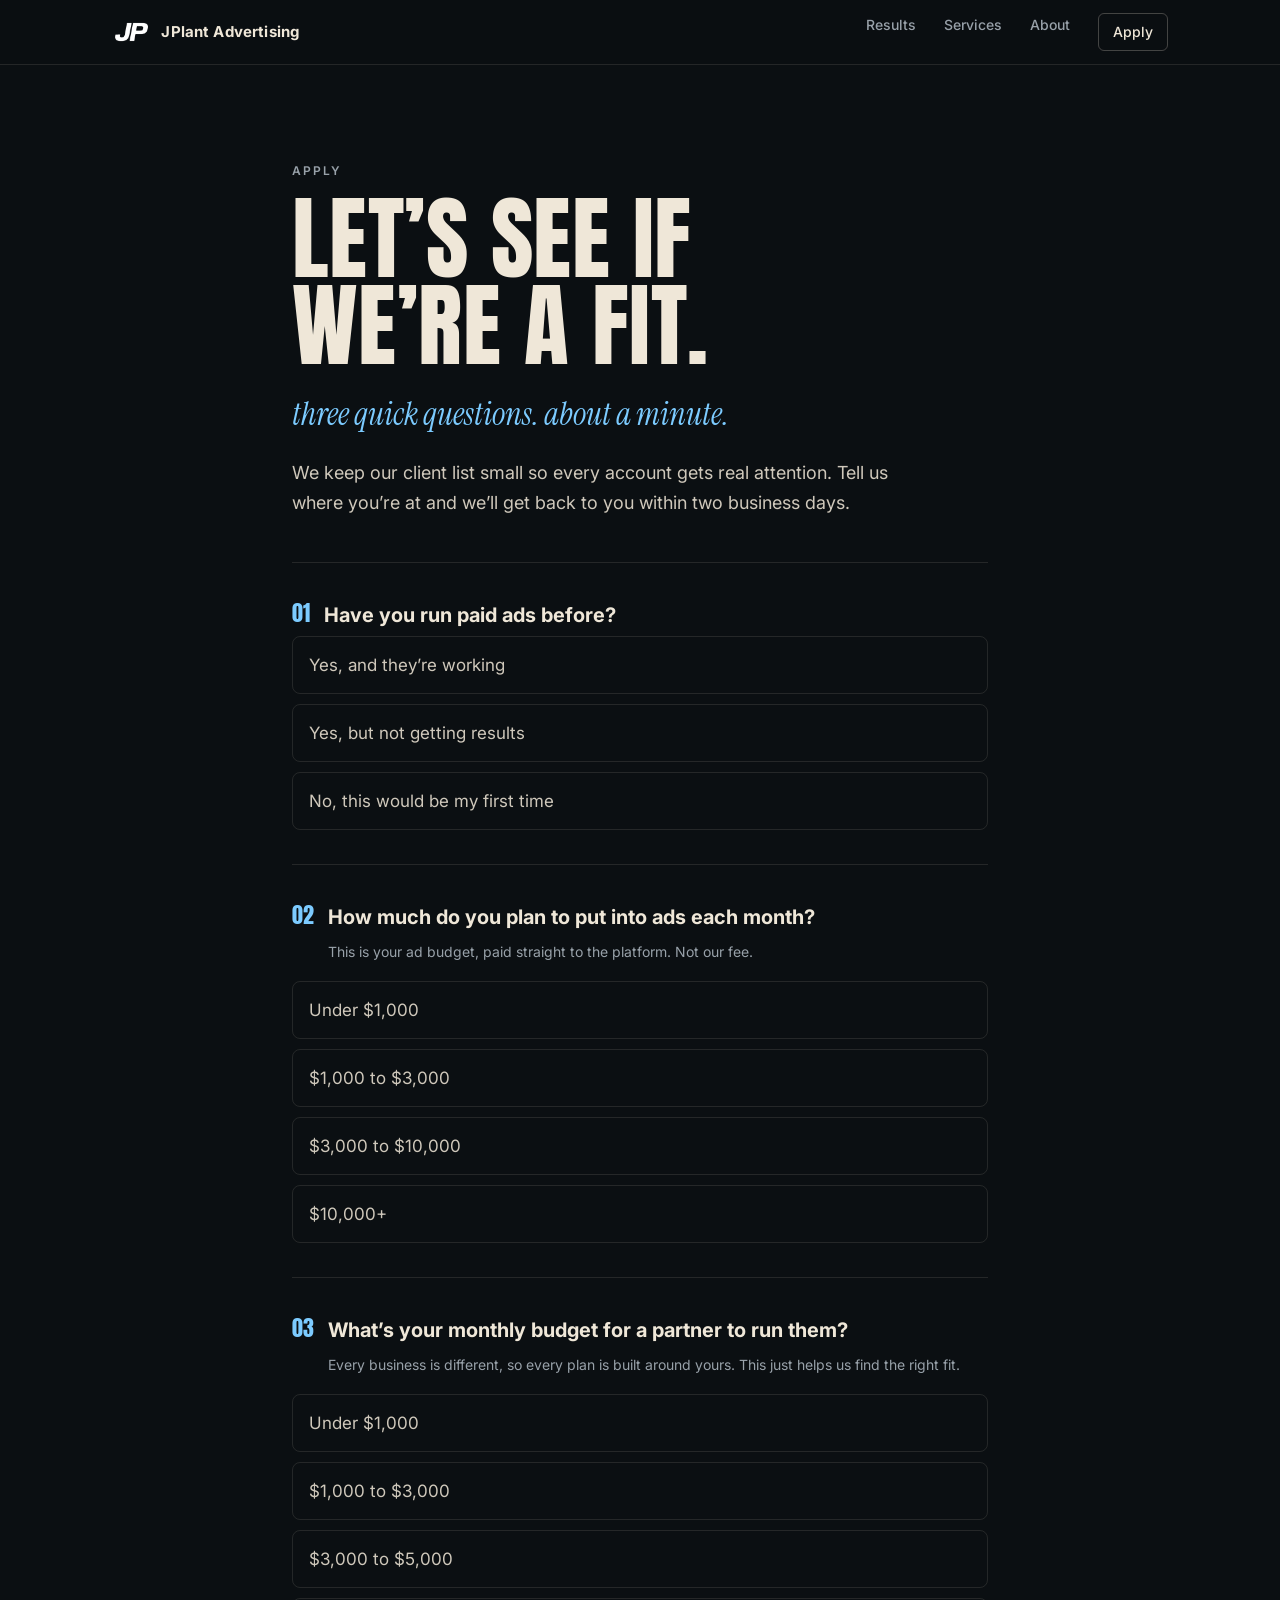
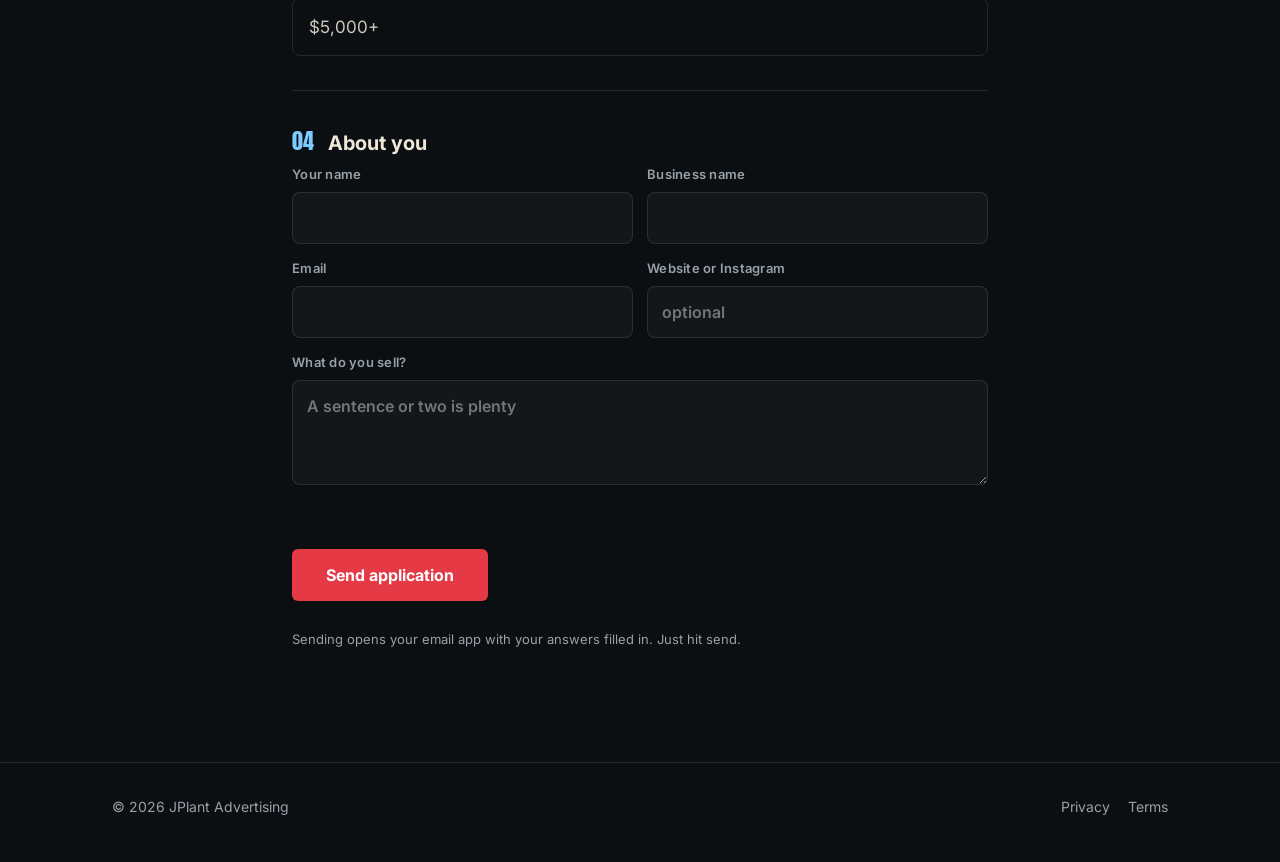
==== apply/index.html @ 6e69830d "Hardening: security policy, share previews, sitemap, stronger terms and privacy" ====
<!doctype html><html lang="en"><head><meta charset="utf-8"><meta http-equiv="Content-Security-Policy" content="default-src 'self'; script-src 'self'; style-src 'self'; img-src 'self' data:; font-src 'self'; connect-src 'self'; form-action 'self' mailto:; base-uri 'self'; object-src 'none'; upgrade-insecure-requests"><meta name="referrer" content="strict-origin-when-cross-origin"><meta name="facebook-domain-verification" content="vubamt81bxkn15qtvo4wtvx6li7fex" /><link rel="icon" href="/favicon.svg" type="image/svg+xml"><link rel="icon" href="/favicon.ico" sizes="32x32"><link rel="apple-touch-icon" href="/img/icons/apple-touch-icon.png"><meta name="theme-color" content="#0B0F12"><meta name="viewport" content="width=device-width,initial-scale=1"><link rel="preload" href="/fonts/Anton-Regular.ttf" as="font" type="font/ttf" crossorigin><link rel="stylesheet" href="/style.css?v=11"><title>Apply | JPlant Advertising</title><meta name="description" content="Apply to work with JPlant Advertising."><link rel="canonical" href="https://jplantadvertising.com/apply/"><meta property="og:type" content="website"><meta property="og:site_name" content="JPlant Advertising"><meta property="og:title" content="Apply | JPlant Advertising"><meta property="og:description" content="Apply to work with JPlant Advertising. Three quick questions."><meta property="og:url" content="https://jplantadvertising.com/apply/"><meta property="og:image" content="https://jplantadvertising.com/img/og.png"><meta property="og:image:width" content="1200"><meta property="og:image:height" content="630"><meta name="twitter:card" content="summary_large_image"><meta name="twitter:image" content="https://jplantadvertising.com/img/og.png"></head><body>
<header class="top"><div class="wrap"><a class="brand" href="/"><img src="/img/logos/jplant-advertising.png" alt="JP"><span>JPlant Advertising</span></a><nav><a href="/#results">Results</a><a href="/#services">Services</a><a href="/#about">About</a><a href="/apply/" class="nav-cta">Apply</a></nav></div></header>
<main class="apply"><div class="wrap narrow">
<div class="kicker">Apply</div>
<h1 class="display">Let&#8217;s see if<br>we&#8217;re a fit.</h1>
<p class="serif">three quick questions. about a minute.</p>
<p class="lede">We keep our client list small so every account gets real attention. Tell us where you&#8217;re at and we&#8217;ll get back to you within two business days.</p>

<form id="apply" novalidate>
<fieldset><legend><span class="qn">01</span>Have you run paid ads before?</legend>
<div class="opts"><label class="opt"><input type="radio" name="experience" value="Yes, and they&#8217;re working" required><span>Yes, and they&#8217;re working</span></label><label class="opt"><input type="radio" name="experience" value="Yes, but not getting results" required><span>Yes, but not getting results</span></label><label class="opt"><input type="radio" name="experience" value="No, this would be my first time" required><span>No, this would be my first time</span></label></div></fieldset>

<fieldset><legend><span class="qn">02</span>How much do you plan to put into ads each month?</legend>
<p class="hint">This is your ad budget, paid straight to the platform. Not our fee.</p>
<div class="opts"><label class="opt"><input type="radio" name="ad_budget" value="Under $1,000" required><span>Under $1,000</span></label><label class="opt"><input type="radio" name="ad_budget" value="$1,000 to $3,000" required><span>$1,000 to $3,000</span></label><label class="opt"><input type="radio" name="ad_budget" value="$3,000 to $10,000" required><span>$3,000 to $10,000</span></label><label class="opt"><input type="radio" name="ad_budget" value="$10,000+" required><span>$10,000+</span></label></div></fieldset>

<fieldset><legend><span class="qn">03</span>What&#8217;s your monthly budget for a partner to run them?</legend>
<p class="hint">Every business is different, so every plan is built around yours. This just helps us find the right fit.</p>
<div class="opts"><label class="opt"><input type="radio" name="mgmt_budget" value="Under $1,000" required><span>Under $1,000</span></label><label class="opt"><input type="radio" name="mgmt_budget" value="$1,000 to $3,000" required><span>$1,000 to $3,000</span></label><label class="opt"><input type="radio" name="mgmt_budget" value="$3,000 to $5,000" required><span>$3,000 to $5,000</span></label><label class="opt"><input type="radio" name="mgmt_budget" value="$5,000+" required><span>$5,000+</span></label></div></fieldset>

<fieldset><legend><span class="qn">04</span>About you</legend>
<div class="fields">
<label>Your name<input name="name" required autocomplete="name"></label>
<label>Business name<input name="business" required autocomplete="organization"></label>
<label>Email<input name="email" type="email" required autocomplete="email"></label>
<label>Website or Instagram<input name="link" placeholder="optional"></label>
<label class="wide">What do you sell?<textarea name="sell" rows="3" placeholder="A sentence or two is plenty"></textarea></label>
</div></fieldset>

<p class="error" id="err" hidden>Please answer every question and fill in your name, business and email.</p>
<button class="btn big-btn" type="submit">Send application</button>
<p class="fineprint">Sending opens your email app with your answers filled in. Just hit send.</p>
</form>

<div id="done" class="done" hidden><h2 class="display">Almost done.</h2><p>Your email app should have opened with your application. Hit send and we&#8217;ll be in touch within two business days.</p><p class="fineprint">Didn&#8217;t open? Email your answers to <a href="mailto:jplantroas@gmail.com">jplantroas@gmail.com</a>.</p></div>
</div></main>
<footer><div class="wrap"><div>&copy; 2026 JPlant Advertising</div><div><a href="/privacy/">Privacy</a><a href="/terms/">Terms</a></div></div></footer>
<script src="/js/apply.js" defer></script>
</body></html>
---- style.css ----
/* JPlant Advertising. Brand: Ink/Bone base, Anton headlines (uppercase), Instrument Serif
   italic one-liners (lowercase), Inter body. Green = money/results only. Gold = stat callouts.
   Red = the one CTA. Navy = case studies. */
@font-face{font-family:Anton;src:url(/fonts/Anton-Regular.ttf) format("truetype");font-display:swap}
@font-face{font-family:"Instrument Serif";font-style:italic;src:url(/fonts/InstrumentSerif-Italic.ttf) format("truetype");font-display:swap}
@font-face{font-family:Inter;src:url(/fonts/Inter.ttf) format("truetype");font-weight:100 900;font-display:swap}
:root{--ink:#0B0F12;--bone:#EFE7D8;--green:#3E9B5C;--gold:#F2C744;--red:#E63946;--navy:#0F1A22;--blue:#7CCBFF;--muted:#98a1a9;--soft:#cfc8bb;--line:rgba(239,231,216,.11);--pad:clamp(64px,9vw,112px);--gap:clamp(16px,2.4vw,24px)}
*{box-sizing:border-box}
html{-webkit-text-size-adjust:100%;scroll-behavior:smooth;scroll-padding-top:72px}
body{margin:0;background:var(--ink);color:var(--bone);font:17px/1.65 Inter,-apple-system,"Segoe UI",Helvetica,Arial,sans-serif;-webkit-font-smoothing:antialiased}
a{color:var(--bone)}
img{max-width:100%;display:block}
p{margin:0 0 1em}
.wrap{max-width:1120px;margin:0 auto;padding:0 clamp(18px,4vw,32px)}
.display{font-family:Anton,Impact,sans-serif;text-transform:uppercase;font-weight:400;letter-spacing:.005em;line-height:.95}
.serif{font-family:"Instrument Serif",Georgia,serif;font-style:italic;text-transform:lowercase;font-weight:400}
.kicker{font-size:12px;letter-spacing:.16em;text-transform:uppercase;color:var(--muted);font-weight:600;margin-bottom:14px}
.center{text-align:center}
/* header */
header.top{position:sticky;top:0;z-index:10;background:rgba(11,15,18,.86);backdrop-filter:saturate(140%) blur(10px);-webkit-backdrop-filter:saturate(140%) blur(10px);border-bottom:1px solid var(--line)}
header.top .wrap{display:flex;align-items:center;justify-content:space-between;height:64px}
.brand{display:flex;align-items:center;gap:10px;text-decoration:none;font-weight:700;font-size:15px;letter-spacing:.01em}
.brand img{height:24px;width:auto}
.brand span{white-space:nowrap}
nav{display:flex;gap:clamp(14px,2.6vw,28px)}
nav a{text-decoration:none;color:var(--muted);font-size:14px;font-weight:500}
nav a:hover{color:var(--bone)}
/* buttons */
.btn{display:inline-block;background:var(--red);color:#fff;text-decoration:none;font-weight:700;font-size:15px;padding:15px 28px;border-radius:6px;transition:filter .15s,transform .15s}
.btn:hover{filter:brightness(1.08);transform:translateY(-1px)}
.btn.ghost{background:transparent;border:1px solid rgba(239,231,216,.22);color:var(--bone)}
/* sections */
section{padding:var(--pad) 0;border-bottom:1px solid var(--line)}
h2{font-size:clamp(42px,6.4vw,72px);margin:0 0 22px}
h3{font-weight:700;letter-spacing:-.01em}
.sub{max-width:620px;color:var(--soft);font-size:18px;margin:0 0 clamp(36px,5vw,52px)}
/* hero */
.hero{padding:clamp(84px,12vw,148px) 0 clamp(72px,10vw,120px)}
.hero h1{font-size:clamp(60px,11.5vw,140px);margin:0 0 22px}
.hero .serif{font-size:clamp(26px,3.6vw,40px);line-height:1.2;color:var(--blue);margin:0 0 22px}
.hero .lede{max-width:580px;color:var(--soft);font-size:clamp(17px,1.6vw,19px);margin:0 0 36px}
.ctas{display:flex;gap:12px;flex-wrap:wrap}
/* proof bar */
.proof{border-bottom:1px solid var(--line);background:linear-gradient(180deg,rgba(15,26,34,.0),rgba(15,26,34,.55))}
.proof-grid{display:grid;grid-template-columns:repeat(5,1fr)}
.proof-grid>div{padding:36px 10px;text-align:center;border-left:1px solid var(--line)}
.proof-grid>div:first-child{border-left:0}
.num{display:block;font-family:Anton,Impact,sans-serif;font-size:clamp(40px,4.6vw,60px);line-height:1}
.money{color:var(--green)}
.lbl{display:block;margin-top:10px;font-size:11px;letter-spacing:.14em;text-transform:uppercase;color:var(--muted)}
/* logos */
.logos{padding:clamp(48px,6vw,72px) 0}
.logo-row{display:flex;flex-wrap:wrap;align-items:center;justify-content:center;gap:clamp(22px,3vw,36px) clamp(30px,4.5vw,56px);margin-top:26px}
.logo-row img{height:34px;width:auto;max-width:130px;object-fit:contain;opacity:.88;transition:opacity .15s}
.logo-row img:hover{opacity:1}
/* case studies */
.cases{background:var(--navy)}
.case-grid{display:grid;grid-template-columns:repeat(auto-fill,minmax(250px,1fr));gap:var(--gap)}
.case{display:flex;flex-direction:column;border:1px solid var(--line);border-radius:12px;padding:26px 24px 22px;background:rgba(11,15,18,.42);transition:border-color .15s,transform .15s}
.case:hover{border-color:rgba(124,203,255,.35);transform:translateY(-2px)}
.cobrand{display:flex;align-items:center;gap:10px;height:30px;margin-bottom:22px}
.cobrand img{height:26px;width:auto;max-width:96px;object-fit:contain}
.cobrand .x{font-family:Anton,sans-serif;color:var(--muted);font-size:16px}
.big{font-family:Anton,Impact,sans-serif;font-size:64px;line-height:1;color:var(--green)}
.big small{font-size:28px;margin-left:2px}
.roaslbl{font-size:11px;letter-spacing:.14em;text-transform:uppercase;color:var(--muted);margin-top:6px}
.case h3{font-size:18px;line-height:1.3;margin:16px 0 0}
.case .note{color:var(--soft);font-size:15px;margin:10px 0 0}
.metrics{display:grid;grid-template-columns:repeat(3,1fr);gap:8px;margin-top:auto;padding-top:16px}
.case h3+.metrics{margin-top:16px;border-top:1px solid var(--line)}
.metrics b{display:block;color:var(--gold);font-size:16px;font-weight:700}
.metrics span{display:block;font-size:10.5px;color:var(--muted);text-transform:uppercase;letter-spacing:.08em;margin-top:2px}
.fineprint{font-size:13px;color:var(--muted);margin:28px 0 0}
/* services */
.cols{display:grid;gap:var(--gap)}
.cols.three{grid-template-columns:repeat(3,1fr)}
.tile{border:1px solid var(--line);border-radius:12px;padding:26px 24px}
.tile h3,.step h3{font-size:19px;margin:0 0 8px}
.tile p,.step p{color:var(--soft);margin:0}
.split{display:grid;grid-template-columns:1fr 1fr;gap:var(--gap);margin-top:clamp(36px,5vw,52px)}
.small-h{font-size:13px;letter-spacing:.14em;text-transform:uppercase;color:var(--muted);font-weight:600;margin:0 0 14px}
.checks{list-style:none;padding:0;margin:0}
.checks li{position:relative;padding:0 0 12px 28px;color:var(--soft)}
.checks li::before{content:"";position:absolute;left:0;top:.55em;width:12px;height:7px;border-left:2px solid var(--green);border-bottom:2px solid var(--green);transform:rotate(-45deg)}
.checks.plus li::before{content:"+";border:0;transform:none;top:0;width:auto;height:auto;color:var(--blue);font-weight:700}
.step .n{font-family:Anton,sans-serif;font-size:46px;line-height:1;color:var(--blue);margin-bottom:14px}
/* about */
.about{display:grid;grid-template-columns:1fr 1.15fr;gap:clamp(32px,6vw,72px);align-items:end}
.about h2{margin-bottom:18px}
.about .serif{font-size:clamp(26px,3vw,34px);line-height:1.2;color:var(--blue);margin:0}
.about-copy p{color:var(--soft);font-size:18px}
.about-copy p:last-child{margin:0}
/* contact */
.contact{text-align:center;border-bottom:0}
.contact h2{margin-bottom:16px}
.contact .serif{font-size:clamp(24px,2.8vw,30px);color:var(--blue);margin:0 0 32px}
.contact-line{margin:32px 0 0;color:var(--muted);font-size:15px}
.contact-line a{color:var(--bone)}
/* legal pages */
.doc{padding:clamp(56px,8vw,88px) 0}
.doc h1{font-family:Anton,sans-serif;text-transform:uppercase;font-weight:400;font-size:clamp(40px,6vw,56px);margin:0 0 6px}
.doc .date{color:var(--muted);margin:0 0 32px}
.doc h2{font-family:Inter,sans-serif;text-transform:none;font-size:21px;margin:36px 0 10px}
.doc p,.doc li{color:var(--soft);max-width:760px}
/* footer */
footer{padding:32px 0 44px;color:var(--muted);font-size:14px;border-top:1px solid var(--line)}
footer .wrap{display:flex;flex-wrap:wrap;gap:8px 20px;justify-content:space-between}
footer a{color:var(--muted);text-decoration:none;margin-left:18px}
footer a:first-child{margin-left:0}
footer a:hover{color:var(--bone)}
/* responsive */
@media (max-width:900px){.proof-grid{grid-template-columns:repeat(3,1fr)}.proof-grid>div:nth-child(4){border-left:0}.proof-grid>div:nth-child(n+4){border-top:1px solid var(--line)}.cols.three{grid-template-columns:1fr}.about{grid-template-columns:1fr;align-items:start}}
@media (max-width:600px){.brand span{display:none}.proof-grid{grid-template-columns:1fr 1fr}.proof-grid>div{border-left:0;border-top:1px solid var(--line)}.proof-grid>div:nth-child(-n+2){border-top:0}.proof-grid>div:nth-child(even){border-left:1px solid var(--line)}.proof-grid>div:last-child{grid-column:1/-1;border-left:0}.split{grid-template-columns:1fr}.big{font-size:56px}.logo-row img{height:28px;max-width:110px}}
.case-grid{grid-template-columns:repeat(3,1fr)}
.case-grid.featured{grid-template-columns:repeat(4,1fr);margin-bottom:var(--gap)}
.case-grid.featured .big{font-size:58px}
@media (max-width:1000px){.case-grid.featured{grid-template-columns:repeat(2,1fr)}.case-grid{grid-template-columns:repeat(2,1fr)}}
@media (max-width:600px){.case-grid,.case-grid.featured{grid-template-columns:1fr}}
.case-grid:not(.featured){grid-template-columns:repeat(4,1fr)}
.case-grid:not(.featured) .big{font-size:54px}
.best{margin-top:var(--gap);border:1px solid var(--line);border-radius:12px;padding:24px 24px 26px;background:rgba(11,15,18,.42)}
.best-head .kicker{margin:0}
.best-grid{display:grid;grid-template-columns:repeat(4,1fr);gap:var(--gap);margin-top:18px}
.best-grid .num{font-size:clamp(36px,4vw,48px)}
.best-grid .lbl{letter-spacing:.08em}
@media (max-width:1000px){.case-grid:not(.featured),.best-grid{grid-template-columns:repeat(2,1fr)}}
@media (max-width:600px){.case-grid:not(.featured){grid-template-columns:1fr}}
.case-grid.featured,.case-grid:not(.featured),.best-grid{grid-template-columns:repeat(4,minmax(0,1fr))}
.case{padding:24px 20px 20px}
.metrics{gap:6px}
.metrics b{font-size:15px}
.metrics span{font-size:10px;letter-spacing:.06em;white-space:nowrap}
.case h3{min-height:2.6em}
@media (max-width:1000px){.case-grid.featured,.case-grid:not(.featured),.best-grid{grid-template-columns:repeat(2,minmax(0,1fr))}}
@media (max-width:600px){.case-grid.featured,.case-grid:not(.featured){grid-template-columns:1fr}.case h3{min-height:0}}
.cobrand{min-width:0;overflow:hidden}
.cobrand img{flex:0 1 auto;min-width:0;max-width:84px;height:24px}
.cobrand img:first-child{flex:0 0 auto}
/* nav + apply page */
nav a.nav-cta{color:var(--bone);border:1px solid rgba(239,231,216,.25);padding:6px 14px;border-radius:6px}
nav a.nav-cta:hover{border-color:var(--red);color:#fff}
.apply{padding:clamp(56px,8vw,96px) 0 clamp(72px,9vw,112px)}
.narrow{max-width:760px}
.apply h1{font-size:clamp(52px,8vw,92px);margin:0 0 18px}
.apply .serif{font-size:clamp(24px,3vw,32px);color:var(--blue);margin:0 0 18px}
.apply .lede{color:var(--soft);font-size:18px;margin:0 0 44px;max-width:600px}
fieldset{border:0;border-top:1px solid var(--line);padding:30px 0 6px;margin:0}
legend{display:flex;align-items:baseline;gap:14px;font-size:20px;font-weight:700;padding:0;margin-bottom:6px}
.qn{font-family:Anton,sans-serif;color:var(--blue);font-size:22px;font-weight:400}
.hint{color:var(--muted);font-size:14px;margin:4px 0 0 38px}
.opts{display:grid;grid-template-columns:1fr 1fr;gap:10px;margin:16px 0 0}
.opt{position:relative;cursor:pointer}
.opt input{position:absolute;opacity:0;pointer-events:none}
.opt span{display:block;border:1px solid var(--line);border-radius:8px;padding:14px 16px;color:var(--soft);transition:border-color .15s,background .15s,color .15s}
.opt:hover span{border-color:rgba(239,231,216,.3)}
.opt input:checked+span{border-color:var(--blue);background:rgba(124,203,255,.08);color:var(--bone)}
.opt input:focus-visible+span{outline:2px solid var(--blue);outline-offset:2px}
.fields{display:grid;grid-template-columns:1fr 1fr;gap:14px;margin-top:16px}
.fields label{display:flex;flex-direction:column;gap:6px;font-size:13px;color:var(--muted);font-weight:600;letter-spacing:.02em}
.fields .wide{grid-column:1/-1}
.fields input,.fields textarea{font:inherit;font-size:16px;color:var(--bone);background:rgba(239,231,216,.04);border:1px solid var(--line);border-radius:8px;padding:12px 14px}
.fields input:focus,.fields textarea:focus{outline:none;border-color:var(--blue)}
.error{color:var(--red);margin:22px 0 0}
.big-btn{margin-top:30px;border:0;cursor:pointer;font-family:inherit;font-size:16px;padding:16px 34px}
.done h2{font-size:clamp(44px,6vw,64px);margin:0 0 16px}
.done p{color:var(--soft)}
@media (max-width:600px){.opts,.fields{grid-template-columns:1fr}.hint{margin-left:0}nav a.nav-cta{padding:5px 10px}}
fieldset{padding:32px 0 34px}
legend{float:left;width:100%;margin:0 0 4px}
legend+*{clear:both}
.hint{margin:6px 0 0 36px;padding-top:2px}
.opts{margin-top:18px}
legend+.opts{margin-top:16px}
.opts{grid-template-columns:1fr}
.case-grid.all{grid-template-columns:repeat(3,minmax(0,1fr))}
.case-grid.all .big{font-size:52px}
.case-grid.featured .metrics{border-top:1px solid var(--line)}
@media (max-width:1000px){.case-grid.all{grid-template-columns:repeat(2,minmax(0,1fr))}}
@media (max-width:600px){.case-grid.all{grid-template-columns:1fr}}
/* compact results */
.mini-grid{display:grid;grid-template-columns:repeat(4,minmax(0,1fr));gap:12px;margin-top:var(--gap)}
.mini{border:1px solid var(--line);border-radius:10px;padding:14px 16px 13px;background:rgba(11,15,18,.42);transition:border-color .15s}
.mini:hover{border-color:rgba(124,203,255,.35)}
.mini.extra{display:none}
.mini-grid.open .mini.extra{display:block}
.mini-top{display:flex;align-items:center;justify-content:space-between;gap:10px}
.mini-logos{display:flex;align-items:center;gap:6px;min-width:0;overflow:hidden}
.mini-logos img{height:16px;width:auto;max-width:58px;object-fit:contain;flex:0 1 auto;min-width:0}
.mini-logos img:first-child{flex:0 0 auto}
.mini-logos .x{font-family:Anton,sans-serif;color:var(--muted);font-size:11px}
.mini-num{font-family:Anton,Impact,sans-serif;font-size:30px;line-height:1;color:var(--green);white-space:nowrap}
.mini-num small{font-size:16px}
.mini-num i{font-family:Inter,sans-serif;font-style:normal;font-size:10px;color:var(--muted);letter-spacing:.06em;text-transform:uppercase}
.mini h4{font-size:14px;font-weight:700;margin:10px 0 3px;line-height:1.3}
.mini p{font-size:11.5px;color:var(--muted);margin:0;line-height:1.45}
.more-wrap{text-align:center;margin-top:22px}
.more-btn{cursor:pointer;font-family:inherit;padding:12px 24px}
@media (max-width:1000px){.mini-grid{grid-template-columns:repeat(2,minmax(0,1fr))}}
@media (max-width:600px){.mini-grid{grid-template-columns:1fr}}
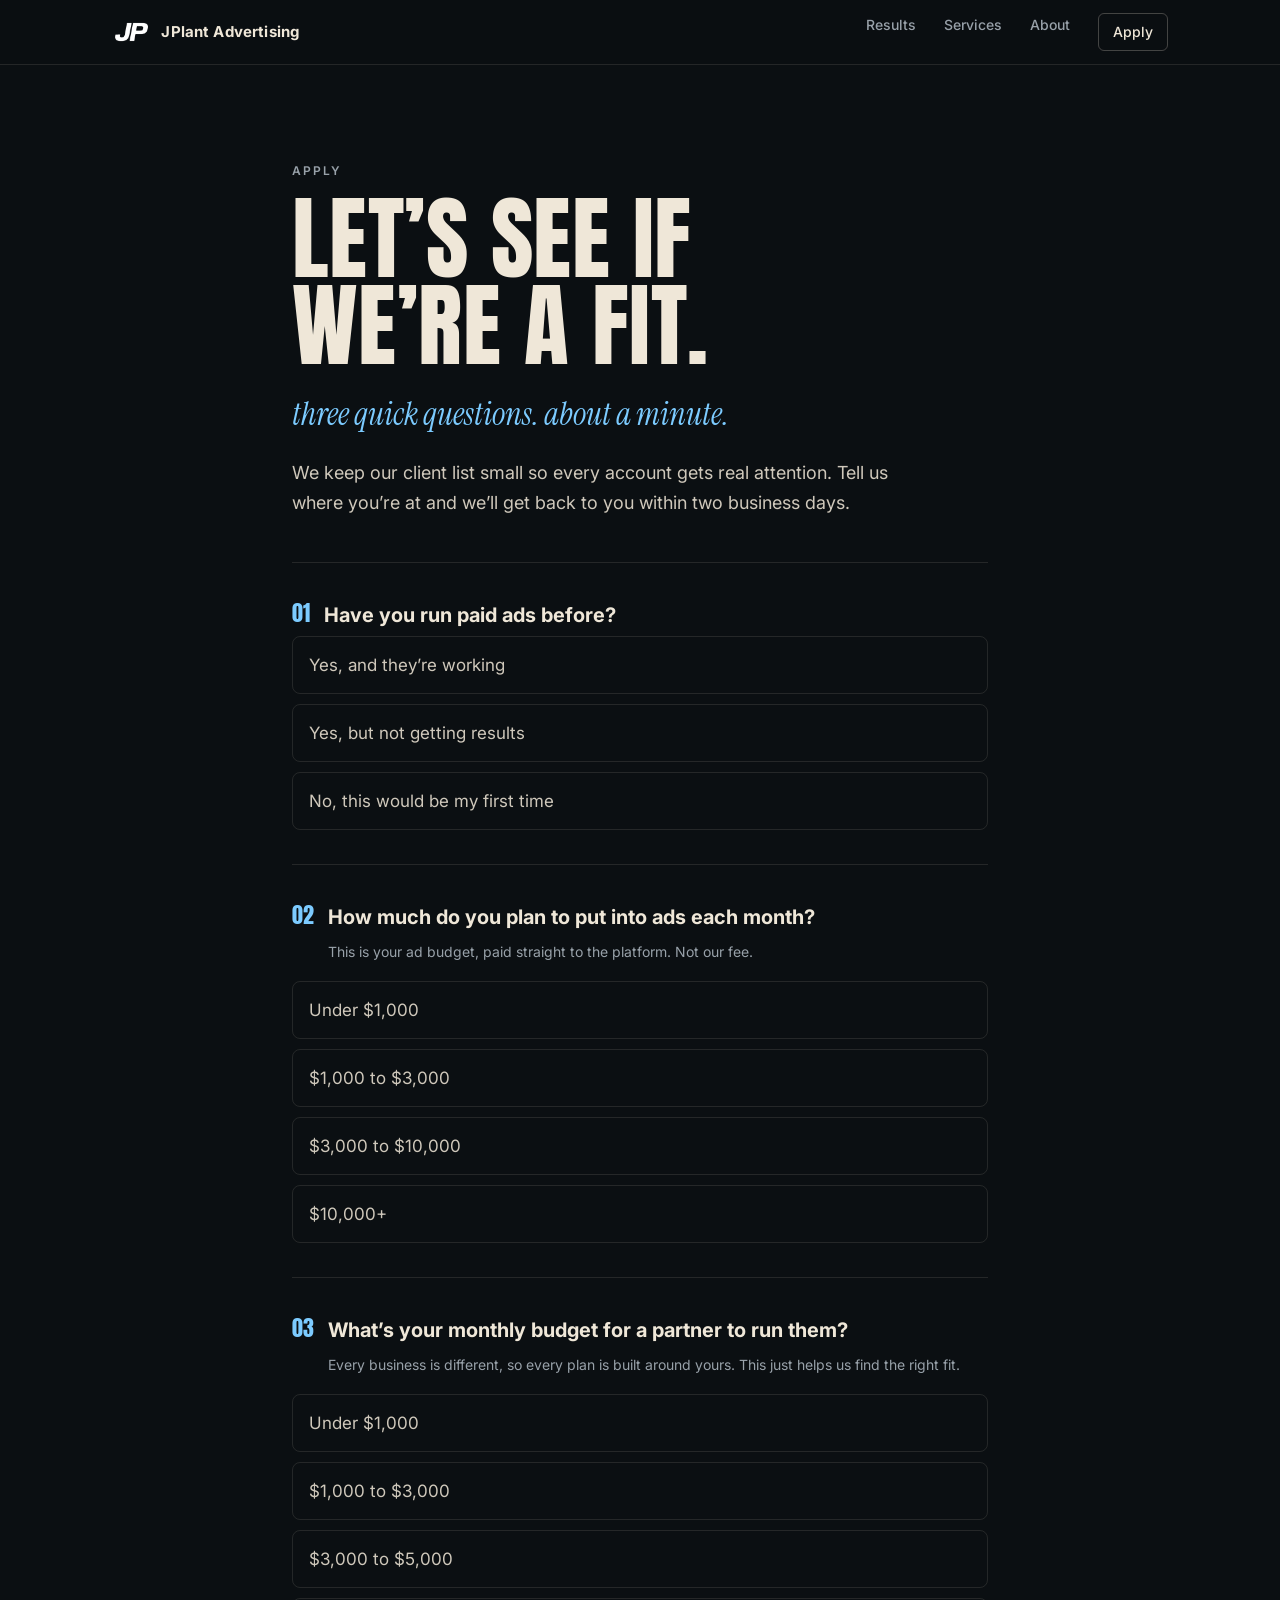
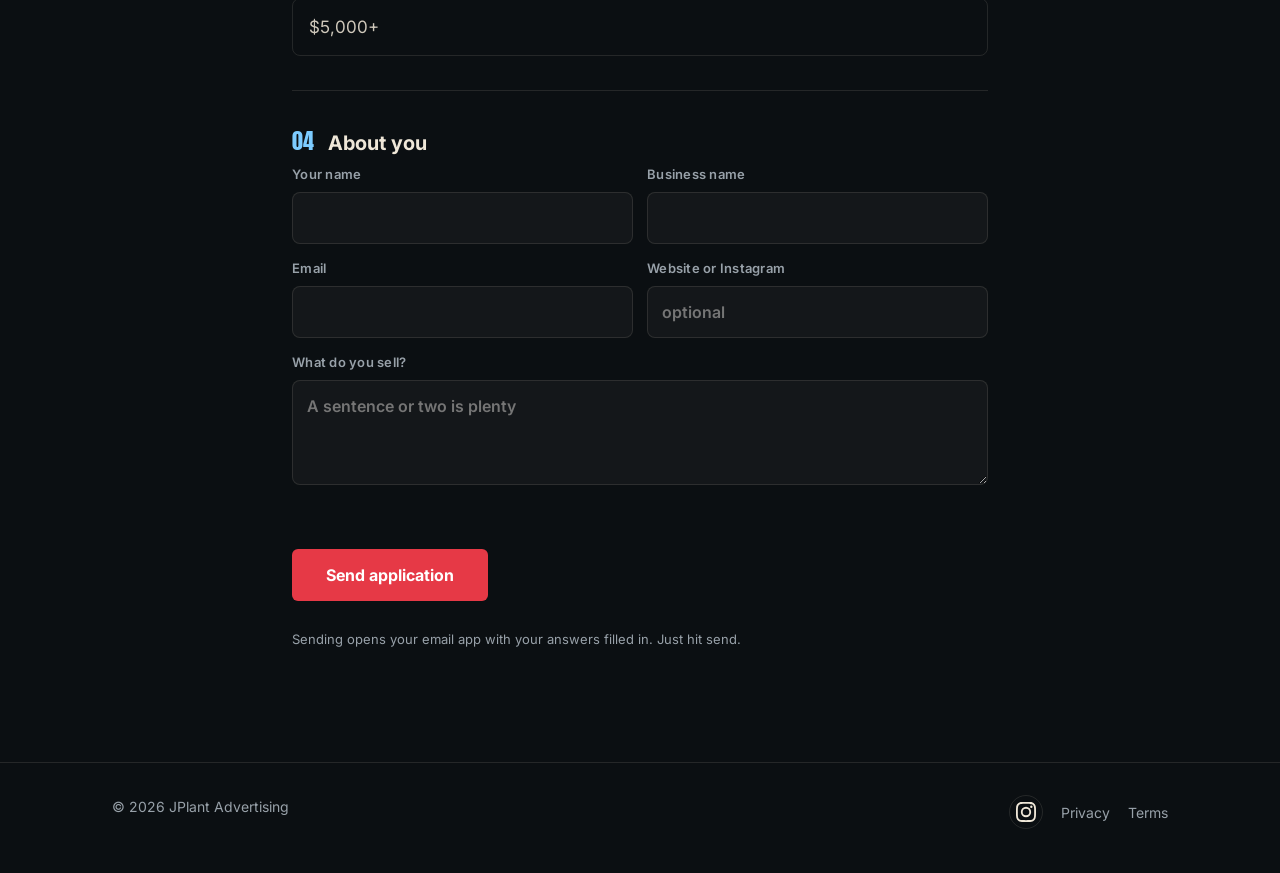
==== commit d8836711: "Footer: Instagram link" ====
--- a/apply/index.html
+++ b/apply/index.html
@@ -1,4 +1,4 @@
-<!doctype html><html lang="en"><head><meta charset="utf-8"><meta http-equiv="Content-Security-Policy" content="default-src 'self'; script-src 'self'; style-src 'self'; img-src 'self' data:; font-src 'self'; connect-src 'self'; form-action 'self' mailto:; base-uri 'self'; object-src 'none'; upgrade-insecure-requests"><meta name="referrer" content="strict-origin-when-cross-origin"><meta name="facebook-domain-verification" content="vubamt81bxkn15qtvo4wtvx6li7fex" /><link rel="icon" href="/favicon.svg" type="image/svg+xml"><link rel="icon" href="/favicon.ico" sizes="32x32"><link rel="apple-touch-icon" href="/img/icons/apple-touch-icon.png"><meta name="theme-color" content="#0B0F12"><meta name="viewport" content="width=device-width,initial-scale=1"><link rel="preload" href="/fonts/Anton-Regular.ttf" as="font" type="font/ttf" crossorigin><link rel="stylesheet" href="/style.css?v=11"><title>Apply | JPlant Advertising</title><meta name="description" content="Apply to work with JPlant Advertising."><link rel="canonical" href="https://jplantadvertising.com/apply/"><meta property="og:type" content="website"><meta property="og:site_name" content="JPlant Advertising"><meta property="og:title" content="Apply | JPlant Advertising"><meta property="og:description" content="Apply to work with JPlant Advertising. Three quick questions."><meta property="og:url" content="https://jplantadvertising.com/apply/"><meta property="og:image" content="https://jplantadvertising.com/img/og.png"><meta property="og:image:width" content="1200"><meta property="og:image:height" content="630"><meta name="twitter:card" content="summary_large_image"><meta name="twitter:image" content="https://jplantadvertising.com/img/og.png"></head><body>
+<!doctype html><html lang="en"><head><meta charset="utf-8"><meta http-equiv="Content-Security-Policy" content="default-src 'self'; script-src 'self'; style-src 'self'; img-src 'self' data:; font-src 'self'; connect-src 'self'; form-action 'self' mailto:; base-uri 'self'; object-src 'none'; upgrade-insecure-requests"><meta name="referrer" content="strict-origin-when-cross-origin"><meta name="facebook-domain-verification" content="vubamt81bxkn15qtvo4wtvx6li7fex" /><link rel="icon" href="/favicon.svg" type="image/svg+xml"><link rel="icon" href="/favicon.ico" sizes="32x32"><link rel="apple-touch-icon" href="/img/icons/apple-touch-icon.png"><meta name="theme-color" content="#0B0F12"><meta name="viewport" content="width=device-width,initial-scale=1"><link rel="preload" href="/fonts/Anton-Regular.ttf" as="font" type="font/ttf" crossorigin><link rel="stylesheet" href="/style.css?v=12"><title>Apply | JPlant Advertising</title><meta name="description" content="Apply to work with JPlant Advertising."><link rel="canonical" href="https://jplantadvertising.com/apply/"><meta property="og:type" content="website"><meta property="og:site_name" content="JPlant Advertising"><meta property="og:title" content="Apply | JPlant Advertising"><meta property="og:description" content="Apply to work with JPlant Advertising. Three quick questions."><meta property="og:url" content="https://jplantadvertising.com/apply/"><meta property="og:image" content="https://jplantadvertising.com/img/og.png"><meta property="og:image:width" content="1200"><meta property="og:image:height" content="630"><meta name="twitter:card" content="summary_large_image"><meta name="twitter:image" content="https://jplantadvertising.com/img/og.png"></head><body>
 <header class="top"><div class="wrap"><a class="brand" href="/"><img src="/img/logos/jplant-advertising.png" alt="JP"><span>JPlant Advertising</span></a><nav><a href="/#results">Results</a><a href="/#services">Services</a><a href="/#about">About</a><a href="/apply/" class="nav-cta">Apply</a></nav></div></header>
 <main class="apply"><div class="wrap narrow">
 <div class="kicker">Apply</div>
@@ -34,6 +34,6 @@
 
 <div id="done" class="done" hidden><h2 class="display">Almost done.</h2><p>Your email app should have opened with your application. Hit send and we&#8217;ll be in touch within two business days.</p><p class="fineprint">Didn&#8217;t open? Email your answers to <a href="mailto:jplantroas@gmail.com">jplantroas@gmail.com</a>.</p></div>
 </div></main>
-<footer><div class="wrap"><div>&copy; 2026 JPlant Advertising</div><div><a href="/privacy/">Privacy</a><a href="/terms/">Terms</a></div></div></footer>
+<footer><div class="wrap"><div>&copy; 2026 JPlant Advertising</div><div class="foot-links"><a class="social" href="https://www.instagram.com/jplant.advertising/" target="_blank" rel="noopener" aria-label="JPlant Advertising on Instagram"><svg viewBox="0 0 24 24" width="20" height="20" aria-hidden="true"><path fill="currentColor" d="M12 2.2c3.2 0 3.6 0 4.8.1 1.2.1 1.8.2 2.2.4.6.2 1 .5 1.4.9.4.4.7.8.9 1.4.2.4.4 1 .4 2.2.1 1.3.1 1.6.1 4.8s0 3.6-.1 4.8c-.1 1.2-.2 1.8-.4 2.2-.2.6-.5 1-.9 1.4-.4.4-.8.7-1.4.9-.4.2-1 .4-2.2.4-1.3.1-1.6.1-4.8.1s-3.6 0-4.8-.1c-1.2-.1-1.8-.2-2.2-.4-.6-.2-1-.5-1.4-.9-.4-.4-.7-.8-.9-1.4-.2-.4-.4-1-.4-2.2-.1-1.3-.1-1.6-.1-4.8s0-3.6.1-4.8c.1-1.2.2-1.8.4-2.2.2-.6.5-1 .9-1.4.4-.4.8-.7 1.4-.9.4-.2 1-.4 2.2-.4 1.3-.1 1.6-.1 4.8-.1M12 0C8.7 0 8.3 0 7.1.1 5.8.1 4.9.3 4.1.6c-.8.3-1.5.7-2.1 1.4C1.3 2.6.9 3.3.6 4.1.3 4.9.1 5.8.1 7.1 0 8.3 0 8.7 0 12s0 3.7.1 4.9c.1 1.3.3 2.2.6 2.9.3.8.7 1.5 1.4 2.1.7.7 1.3 1.1 2.1 1.4.8.3 1.7.5 2.9.6 1.3.1 1.7.1 4.9.1s3.7 0 4.9-.1c1.3-.1 2.2-.3 2.9-.6.8-.3 1.5-.7 2.1-1.4.7-.7 1.1-1.3 1.4-2.1.3-.8.5-1.7.6-2.9.1-1.3.1-1.7.1-4.9s0-3.7-.1-4.9c-.1-1.3-.3-2.2-.6-2.9-.3-.8-.7-1.5-1.4-2.1C21.4 1.3 20.7.9 19.9.6 19.1.3 18.2.1 16.9.1 15.7 0 15.3 0 12 0zm0 5.8a6.2 6.2 0 1 0 0 12.4 6.2 6.2 0 0 0 0-12.4zM12 16a4 4 0 1 1 0-8 4 4 0 0 1 0 8zm6.4-11.8a1.4 1.4 0 1 0 0 2.9 1.4 1.4 0 0 0 0-2.9z"/></svg></a><a href="/privacy/">Privacy</a><a href="/terms/">Terms</a></div></div></footer>
 <script src="/js/apply.js" defer></script>
 </body></html>
--- a/style.css
+++ b/style.css
@@ -197,3 +197,7 @@
 .more-btn{cursor:pointer;font-family:inherit;padding:12px 24px}
 @media (max-width:1000px){.mini-grid{grid-template-columns:repeat(2,minmax(0,1fr))}}
 @media (max-width:600px){.mini-grid{grid-template-columns:1fr}}
+.foot-links{display:flex;align-items:center;gap:18px}
+.foot-links a{margin-left:0}
+.social{display:inline-flex;align-items:center;justify-content:center;width:34px;height:34px;border:1px solid var(--line);border-radius:50%;color:var(--bone)!important;transition:border-color .15s,color .15s}
+.social:hover{border-color:var(--blue);color:var(--blue)!important}
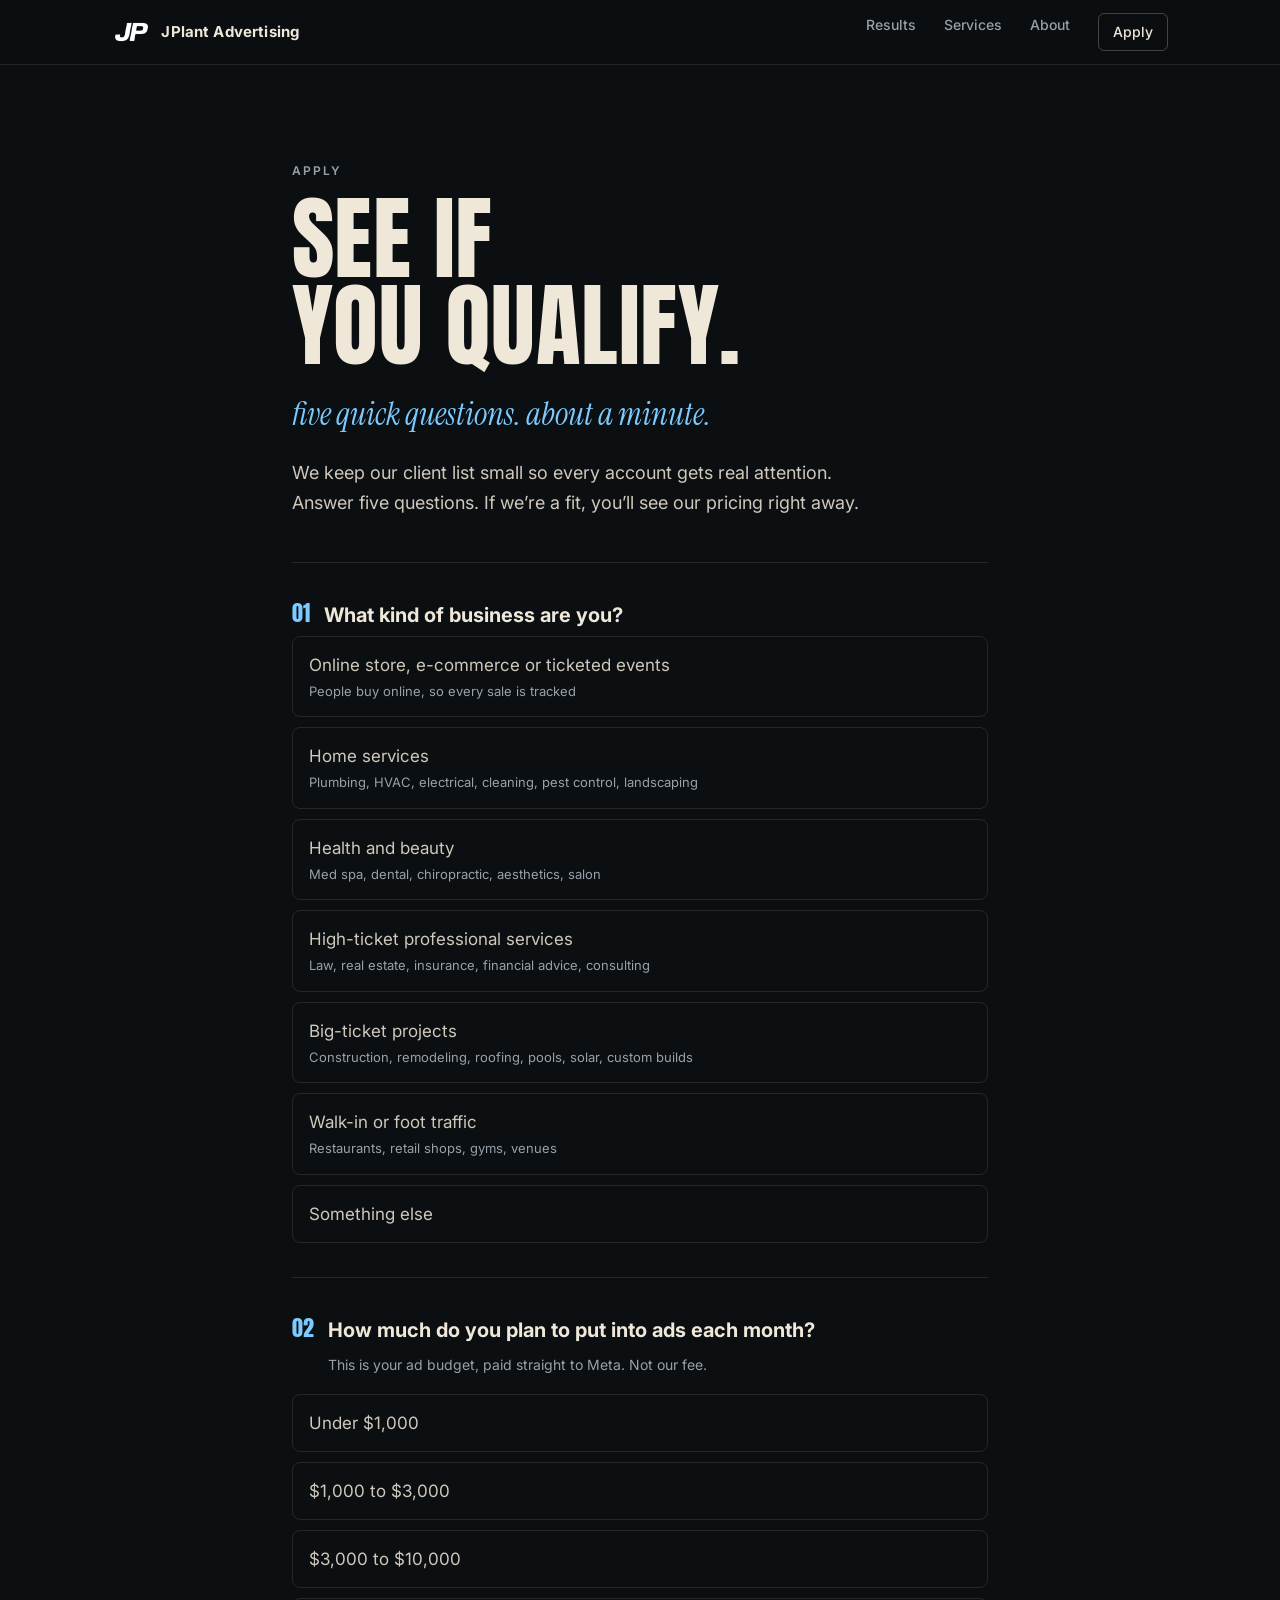
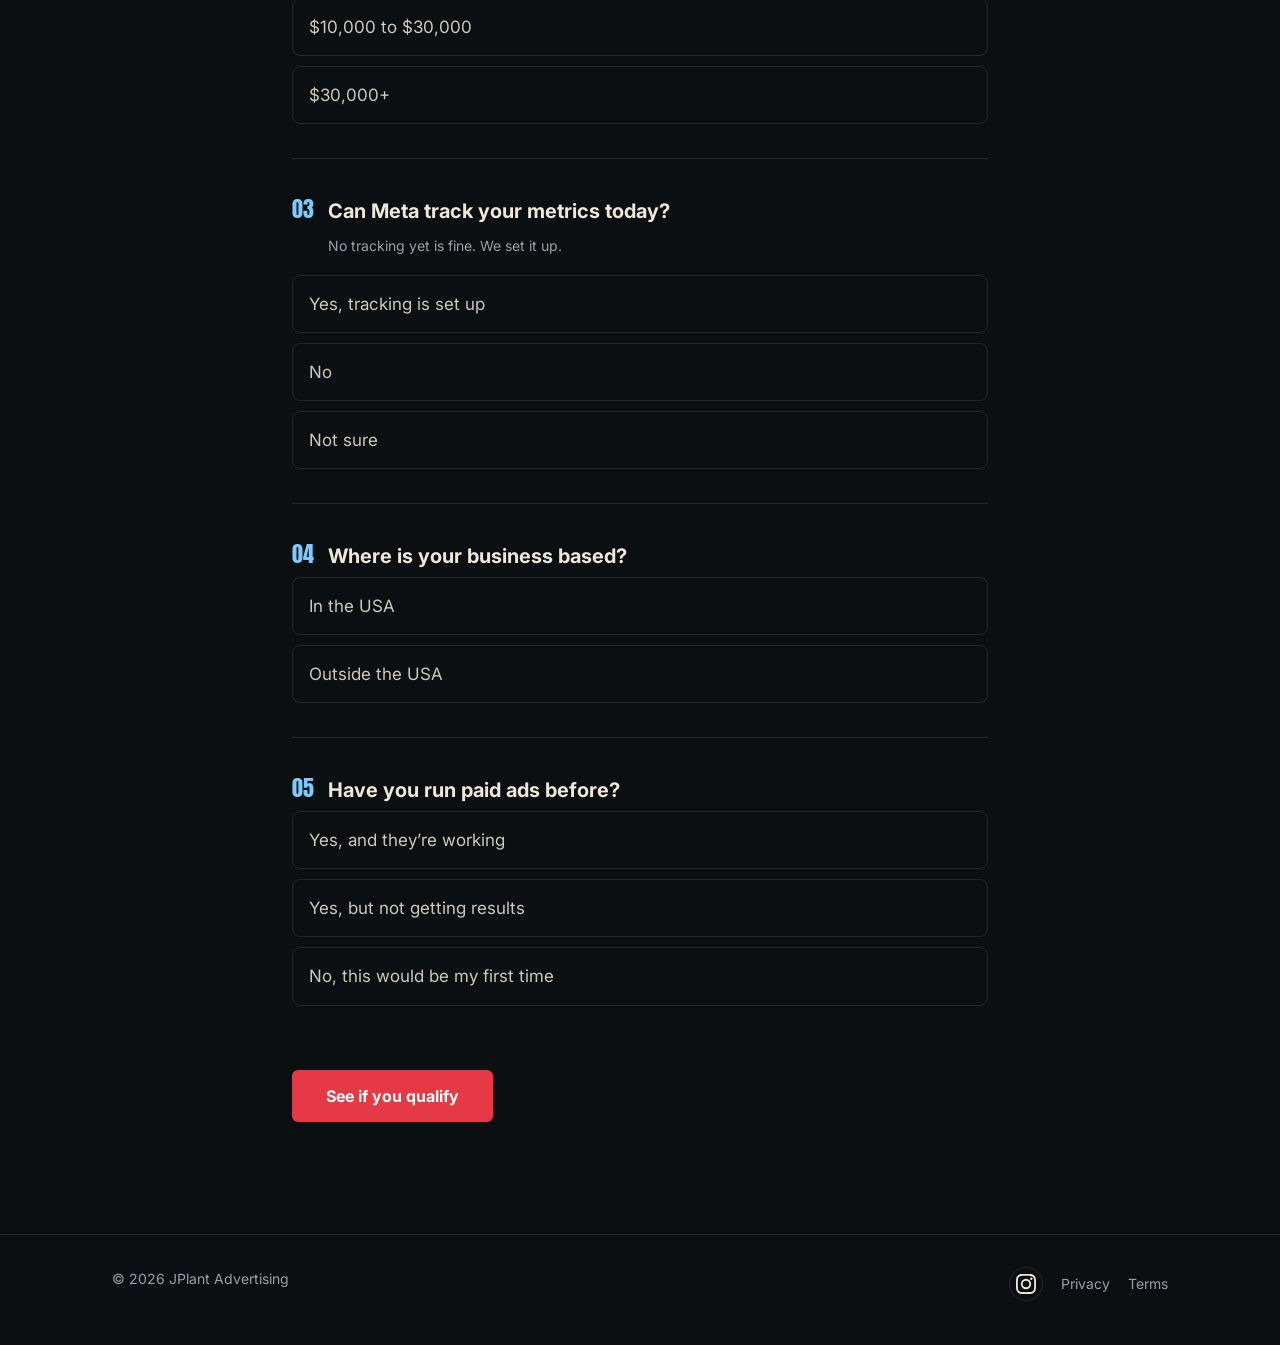
==== commit 237c49ce: "Apply: qualify funnel with hidden pricing per business type Co-Authored-By: Claude Opus 5.5 <noreply" ====
--- a/apply/index.html
+++ b/apply/index.html
@@ -1,37 +1,29 @@
-<!doctype html><html lang="en"><head><meta charset="utf-8"><meta http-equiv="Content-Security-Policy" content="default-src 'self'; script-src 'self'; style-src 'self'; img-src 'self' data:; font-src 'self'; connect-src 'self'; form-action 'self' mailto:; base-uri 'self'; object-src 'none'; upgrade-insecure-requests"><meta name="referrer" content="strict-origin-when-cross-origin"><meta name="facebook-domain-verification" content="vubamt81bxkn15qtvo4wtvx6li7fex" /><link rel="icon" href="/favicon.svg" type="image/svg+xml"><link rel="icon" href="/favicon.ico" sizes="32x32"><link rel="apple-touch-icon" href="/img/icons/apple-touch-icon.png"><meta name="theme-color" content="#0B0F12"><meta name="viewport" content="width=device-width,initial-scale=1"><link rel="preload" href="/fonts/Anton-Regular.ttf" as="font" type="font/ttf" crossorigin><link rel="stylesheet" href="/style.css?v=12"><title>Apply | JPlant Advertising</title><meta name="description" content="Apply to work with JPlant Advertising."><link rel="canonical" href="https://jplantadvertising.com/apply/"><meta property="og:type" content="website"><meta property="og:site_name" content="JPlant Advertising"><meta property="og:title" content="Apply | JPlant Advertising"><meta property="og:description" content="Apply to work with JPlant Advertising. Three quick questions."><meta property="og:url" content="https://jplantadvertising.com/apply/"><meta property="og:image" content="https://jplantadvertising.com/img/og.png"><meta property="og:image:width" content="1200"><meta property="og:image:height" content="630"><meta name="twitter:card" content="summary_large_image"><meta name="twitter:image" content="https://jplantadvertising.com/img/og.png"></head><body>
+<!doctype html><html lang="en"><head><meta charset="utf-8"><meta http-equiv="Content-Security-Policy" content="default-src 'self'; script-src 'self'; style-src 'self'; img-src 'self' data:; font-src 'self'; connect-src 'self'; form-action 'self' mailto:; base-uri 'self'; object-src 'none'; upgrade-insecure-requests"><meta name="referrer" content="strict-origin-when-cross-origin"><meta name="facebook-domain-verification" content="vubamt81bxkn15qtvo4wtvx6li7fex" /><link rel="icon" href="/favicon.svg" type="image/svg+xml"><link rel="icon" href="/favicon.ico" sizes="32x32"><link rel="apple-touch-icon" href="/img/icons/apple-touch-icon.png"><meta name="theme-color" content="#0B0F12"><meta name="viewport" content="width=device-width,initial-scale=1"><link rel="preload" href="/fonts/Anton-Regular.ttf" as="font" type="font/ttf" crossorigin><link rel="stylesheet" href="/style.css?v=13"><title>Apply | JPlant Advertising</title><meta name="description" content="Apply to work with JPlant Advertising."><link rel="canonical" href="https://jplantadvertising.com/apply/"><meta property="og:type" content="website"><meta property="og:site_name" content="JPlant Advertising"><meta property="og:title" content="Apply | JPlant Advertising"><meta property="og:description" content="See if you qualify to work with JPlant Advertising. About a minute."><meta property="og:url" content="https://jplantadvertising.com/apply/"><meta property="og:image" content="https://jplantadvertising.com/img/og.png"><meta property="og:image:width" content="1200"><meta property="og:image:height" content="630"><meta name="twitter:card" content="summary_large_image"><meta name="twitter:image" content="https://jplantadvertising.com/img/og.png"></head><body>
 <header class="top"><div class="wrap"><a class="brand" href="/"><img src="/img/logos/jplant-advertising.png" alt="JP"><span>JPlant Advertising</span></a><nav><a href="/#results">Results</a><a href="/#services">Services</a><a href="/#about">About</a><a href="/apply/" class="nav-cta">Apply</a></nav></div></header>
 <main class="apply"><div class="wrap narrow">
 <div class="kicker">Apply</div>
-<h1 class="display">Let&#8217;s see if<br>we&#8217;re a fit.</h1>
-<p class="serif">three quick questions. about a minute.</p>
-<p class="lede">We keep our client list small so every account gets real attention. Tell us where you&#8217;re at and we&#8217;ll get back to you within two business days.</p>
-
-<form id="apply" novalidate>
-<fieldset><legend><span class="qn">01</span>Have you run paid ads before?</legend>
-<div class="opts"><label class="opt"><input type="radio" name="experience" value="Yes, and they&#8217;re working" required><span>Yes, and they&#8217;re working</span></label><label class="opt"><input type="radio" name="experience" value="Yes, but not getting results" required><span>Yes, but not getting results</span></label><label class="opt"><input type="radio" name="experience" value="No, this would be my first time" required><span>No, this would be my first time</span></label></div></fieldset>
-
-<fieldset><legend><span class="qn">02</span>How much do you plan to put into ads each month?</legend>
-<p class="hint">This is your ad budget, paid straight to the platform. Not our fee.</p>
-<div class="opts"><label class="opt"><input type="radio" name="ad_budget" value="Under $1,000" required><span>Under $1,000</span></label><label class="opt"><input type="radio" name="ad_budget" value="$1,000 to $3,000" required><span>$1,000 to $3,000</span></label><label class="opt"><input type="radio" name="ad_budget" value="$3,000 to $10,000" required><span>$3,000 to $10,000</span></label><label class="opt"><input type="radio" name="ad_budget" value="$10,000+" required><span>$10,000+</span></label></div></fieldset>
-
-<fieldset><legend><span class="qn">03</span>What&#8217;s your monthly budget for a partner to run them?</legend>
-<p class="hint">Every business is different, so every plan is built around yours. This just helps us find the right fit.</p>
-<div class="opts"><label class="opt"><input type="radio" name="mgmt_budget" value="Under $1,000" required><span>Under $1,000</span></label><label class="opt"><input type="radio" name="mgmt_budget" value="$1,000 to $3,000" required><span>$1,000 to $3,000</span></label><label class="opt"><input type="radio" name="mgmt_budget" value="$3,000 to $5,000" required><span>$3,000 to $5,000</span></label><label class="opt"><input type="radio" name="mgmt_budget" value="$5,000+" required><span>$5,000+</span></label></div></fieldset>
-
-<fieldset><legend><span class="qn">04</span>About you</legend>
-<div class="fields">
-<label>Your name<input name="name" required autocomplete="name"></label>
-<label>Business name<input name="business" required autocomplete="organization"></label>
-<label>Email<input name="email" type="email" required autocomplete="email"></label>
-<label>Website or Instagram<input name="link" placeholder="optional"></label>
-<label class="wide">What do you sell?<textarea name="sell" rows="3" placeholder="A sentence or two is plenty"></textarea></label>
-</div></fieldset>
-
-<p class="error" id="err" hidden>Please answer every question and fill in your name, business and email.</p>
-<button class="btn big-btn" type="submit">Send application</button>
-<p class="fineprint">Sending opens your email app with your answers filled in. Just hit send.</p>
+<h1 class="display">See if<br>you qualify.</h1>
+<p class="serif">five quick questions. about a minute.</p>
+<p class="lede" id="intro">We keep our client list small so every account gets real attention. Answer five questions. If we&#8217;re a fit, you&#8217;ll see our pricing right away.</p>
+<form id="qualify" novalidate>
+<fieldset><legend><span class="qn">01</span>What kind of business are you?</legend><div class="opts"><label class="opt"><input type="radio" name="biz" value="sales" required><span>Online store, e-commerce or ticketed events<small>People buy online, so every sale is tracked</small></span></label><label class="opt"><input type="radio" name="biz" value="leads-home" required><span>Home services<small>Plumbing, HVAC, electrical, cleaning, pest control, landscaping</small></span></label><label class="opt"><input type="radio" name="biz" value="leads-health" required><span>Health and beauty<small>Med spa, dental, chiropractic, aesthetics, salon</small></span></label><label class="opt"><input type="radio" name="biz" value="monthly-pro" required><span>High-ticket professional services<small>Law, real estate, insurance, financial advice, consulting</small></span></label><label class="opt"><input type="radio" name="biz" value="monthly-big" required><span>Big-ticket projects<small>Construction, remodeling, roofing, pools, solar, custom builds</small></span></label><label class="opt"><input type="radio" name="biz" value="monthly-walkin" required><span>Walk-in or foot traffic<small>Restaurants, retail shops, gyms, venues</small></span></label><label class="opt"><input type="radio" name="biz" value="monthly-other" required><span>Something else</span></label></div></fieldset>
+<fieldset><legend><span class="qn">02</span>How much do you plan to put into ads each month?</legend><p class="hint">This is your ad budget, paid straight to Meta. Not our fee.</p><div class="opts"><label class="opt"><input type="radio" name="ad_budget" value="0" required><span>Under $1,000</span></label><label class="opt"><input type="radio" name="ad_budget" value="1000" required><span>$1,000 to $3,000</span></label><label class="opt"><input type="radio" name="ad_budget" value="3000" required><span>$3,000 to $10,000</span></label><label class="opt"><input type="radio" name="ad_budget" value="10000" required><span>$10,000 to $30,000</span></label><label class="opt"><input type="radio" name="ad_budget" value="30000" required><span>$30,000+</span></label></div></fieldset>
+<fieldset><legend><span class="qn">03</span>Can Meta track your metrics today?</legend><p class="hint">No tracking yet is fine. We set it up.</p><div class="opts"><label class="opt"><input type="radio" name="tracking" value="yes" required><span>Yes, tracking is set up</span></label><label class="opt"><input type="radio" name="tracking" value="no" required><span>No</span></label><label class="opt"><input type="radio" name="tracking" value="unsure" required><span>Not sure</span></label></div></fieldset>
+<fieldset><legend><span class="qn">04</span>Where is your business based?</legend><div class="opts"><label class="opt"><input type="radio" name="where" value="us" required><span>In the USA</span></label><label class="opt"><input type="radio" name="where" value="intl" required><span>Outside the USA</span></label></div></fieldset>
+<fieldset><legend><span class="qn">05</span>Have you run paid ads before?</legend><div class="opts"><label class="opt"><input type="radio" name="experience" value="Yes, and they are working" required><span>Yes, and they&#8217;re working</span></label><label class="opt"><input type="radio" name="experience" value="Yes, but not getting results" required><span>Yes, but not getting results</span></label><label class="opt"><input type="radio" name="experience" value="No, first time" required><span>No, this would be my first time</span></label></div></fieldset>
+<p class="error" id="err" hidden>Please answer every question.</p>
+<button class="btn big-btn" type="submit">See if you qualify</button>
 </form>
-
+<div id="nofit" class="result" hidden><h2 class="display">Not quite yet.</h2><p id="nofit-why"></p><p>When that changes, come back and run through it again. We&#8217;d love to work with you.</p><a class="btn ghost" href="/">Back to the home page</a></div>
+<div id="pricing" class="result" hidden><div class="kicker">You qualify</div><h2 class="display">Here&#8217;s your plan.</h2><p class="lede">Based on your answers, this is the offer built for your kind of business. No custom quotes. Add what you need. Ad spend is always paid straight to Meta.</p>
+<div class="offer" data-offer="sales"><div class="offer-head"><h3>Sales</h3></div><p class="offer-what">A % of the gross revenue tracked in Meta. Spend more, pay a lower %.</p><table><tr><th>Monthly ad spend</th><th>Fee</th></tr><tr><td>Up to $30K</td><td class="price">15%</td></tr><tr><td>$30K &ndash; $60K</td><td class="price">12.5%</td></tr><tr><td>$60K+</td><td class="price">10%</td></tr></table></div>
+<div class="offer" data-offer="monthly"><div class="offer-head"><h3>Monthly</h3></div><p class="offer-what">One flat fee each month, based on your ad spend.</p><table><tr><th>Monthly ad spend</th><th>Fee per month</th></tr><tr><td>Up to $3K</td><td class="price">$1,250</td></tr><tr><td>$3K &ndash; $5K</td><td class="price">$2,000</td></tr><tr><td>$5K &ndash; $10K</td><td class="price">$3,000</td></tr><tr><td>$10K &ndash; $15K</td><td class="price">$3,750</td></tr><tr><td>$15K &ndash; $30K</td><td class="price">$3,750 <small>+ 10% of spend over $15K</small></td></tr><tr><td>$30K &ndash; $60K</td><td class="price">$5,250 <small>+ 7.5% of spend over $30K</small></td></tr><tr><td>$60K+</td><td class="price">$7,500 <small>+ 5% of spend over $60K</small></td></tr></table></div>
+<div class="offer" data-offer="leads"><div class="offer-head"><h3>Leads</h3></div><p class="offer-what">Pay only for the leads we bring you. No monthly fee.</p><table><tr><th>Monthly ad spend</th><th>Per lead</th></tr><tr><td>$1,000 &ndash; $2,500</td><td class="price">$30</td></tr><tr><td>$2,500 &ndash; $5,000</td><td class="price">$27</td></tr><tr><td>$5,000 &ndash; $10,000</td><td class="price">$24</td></tr><tr><td>$10,000+</td><td class="price">$20</td></tr></table><p class="offer-note">A lead is someone who fills out our form and answers the screening questions. Duplicates and junk are removed.</p></div>
+<div class="offer addons"><div class="offer-head"><h3>Add-ons</h3></div><p class="offer-what">Works with any offer.</p><table><tr><th>Add-on</th><th>Price</th></tr><tr><td><b>Static Creative Package</b><br><small>7 new static ads every month</small></td><td class="price">+$350<small>/mo</small></td></tr><tr><td><b>Creative Takeover</b><br><small>Scripting, on-site filming, editing. Anywhere in the USA. Travel billed at cost.</small></td><td class="price">+$2,500<small>/mo</small></td></tr></table></div>
+<p class="fineprint">3 months, then month to month. $150 onboarding.</p>
+<form id="apply" novalidate><input type="hidden" name="offer" value="">
+<fieldset><legend><span class="qn">06</span>About you</legend><div class="fields"><label>Your name<input name="name" required autocomplete="name"></label><label>Business name<input name="business" required autocomplete="organization"></label><label>Email<input name="email" type="email" required autocomplete="email"></label><label>Website or Instagram<input name="link" placeholder="optional"></label><label class="wide">What do you sell?<textarea name="sell" rows="3" placeholder="A sentence or two is plenty"></textarea></label></div></fieldset>
+<p class="error" id="err2" hidden>Please fill in your name, business and email.</p><button class="btn big-btn" type="submit">Send application</button><p class="fineprint">Sending opens your email app with your answers filled in. Just hit send.</p></form></div>
 <div id="done" class="done" hidden><h2 class="display">Almost done.</h2><p>Your email app should have opened with your application. Hit send and we&#8217;ll be in touch within two business days.</p><p class="fineprint">Didn&#8217;t open? Email your answers to <a href="mailto:jplantroas@gmail.com">jplantroas@gmail.com</a>.</p></div>
 </div></main>
 <footer><div class="wrap"><div>&copy; 2026 JPlant Advertising</div><div class="foot-links"><a class="social" href="https://www.instagram.com/jplant.advertising/" target="_blank" rel="noopener" aria-label="JPlant Advertising on Instagram"><svg viewBox="0 0 24 24" width="20" height="20" aria-hidden="true"><path fill="currentColor" d="M12 2.2c3.2 0 3.6 0 4.8.1 1.2.1 1.8.2 2.2.4.6.2 1 .5 1.4.9.4.4.7.8.9 1.4.2.4.4 1 .4 2.2.1 1.3.1 1.6.1 4.8s0 3.6-.1 4.8c-.1 1.2-.2 1.8-.4 2.2-.2.6-.5 1-.9 1.4-.4.4-.8.7-1.4.9-.4.2-1 .4-2.2.4-1.3.1-1.6.1-4.8.1s-3.6 0-4.8-.1c-1.2-.1-1.8-.2-2.2-.4-.6-.2-1-.5-1.4-.9-.4-.4-.7-.8-.9-1.4-.2-.4-.4-1-.4-2.2-.1-1.3-.1-1.6-.1-4.8s0-3.6.1-4.8c.1-1.2.2-1.8.4-2.2.2-.6.5-1 .9-1.4.4-.4.8-.7 1.4-.9.4-.2 1-.4 2.2-.4 1.3-.1 1.6-.1 4.8-.1M12 0C8.7 0 8.3 0 7.1.1 5.8.1 4.9.3 4.1.6c-.8.3-1.5.7-2.1 1.4C1.3 2.6.9 3.3.6 4.1.3 4.9.1 5.8.1 7.1 0 8.3 0 8.7 0 12s0 3.7.1 4.9c.1 1.3.3 2.2.6 2.9.3.8.7 1.5 1.4 2.1.7.7 1.3 1.1 2.1 1.4.8.3 1.7.5 2.9.6 1.3.1 1.7.1 4.9.1s3.7 0 4.9-.1c1.3-.1 2.2-.3 2.9-.6.8-.3 1.5-.7 2.1-1.4.7-.7 1.1-1.3 1.4-2.1.3-.8.5-1.7.6-2.9.1-1.3.1-1.7.1-4.9s0-3.7-.1-4.9c-.1-1.3-.3-2.2-.6-2.9-.3-.8-.7-1.5-1.4-2.1C21.4 1.3 20.7.9 19.9.6 19.1.3 18.2.1 16.9.1 15.7 0 15.3 0 12 0zm0 5.8a6.2 6.2 0 1 0 0 12.4 6.2 6.2 0 0 0 0-12.4zM12 16a4 4 0 1 1 0-8 4 4 0 0 1 0 8zm6.4-11.8a1.4 1.4 0 1 0 0 2.9 1.4 1.4 0 0 0 0-2.9z"/></svg></a><a href="/privacy/">Privacy</a><a href="/terms/">Terms</a></div></div></footer>
--- a/style.css
+++ b/style.css
@@ -201,3 +201,28 @@
 .foot-links a{margin-left:0}
 .social{display:inline-flex;align-items:center;justify-content:center;width:34px;height:34px;border:1px solid var(--line);border-radius:50%;color:var(--bone)!important;transition:border-color .15s,color .15s}
 .social:hover{border-color:var(--blue);color:var(--blue)!important}
+.result h2{font-size:clamp(44px,6vw,64px);margin:0 0 16px}
+.result p{color:var(--soft);font-size:18px}
+.result .btn{margin-top:18px}
+.offer{border:1px solid var(--line);border-top:4px solid var(--blue);border-radius:12px;padding:22px 22px 10px;margin:0 0 22px;background:rgba(239,231,216,.03)}
+.offer[data-offer="monthly"]{border-top-color:var(--green)}
+.offer[data-offer="leads"]{border-top-color:var(--red)}
+.offer.addons{border-top-color:var(--gold)}
+.offer.best{border-color:var(--blue);border-top-width:6px;background:rgba(124,203,255,.06)}
+.offer-head{display:flex;align-items:center;justify-content:space-between;gap:12px;flex-wrap:wrap}
+.offer h3{font-family:Anton,Impact,sans-serif;font-weight:400;text-transform:uppercase;font-size:32px;margin:0;letter-spacing:.01em}
+.pick{display:none;font-size:13px;font-weight:700;letter-spacing:.08em;text-transform:uppercase;color:var(--ink);background:var(--blue);border-radius:99px;padding:4px 12px}
+.offer.best .pick{display:inline-block}
+.offer-what{margin:6px 0 12px!important}
+.offer table{width:100%;border-collapse:collapse;font-size:17px;font-variant-numeric:tabular-nums}
+.offer th{text-align:left;font-size:12px;letter-spacing:.1em;text-transform:uppercase;color:var(--muted);font-weight:600;padding:8px 6px;border-bottom:1px solid var(--line)}
+.offer td{padding:12px 6px;border-bottom:1px solid var(--line);color:var(--bone);vertical-align:top}
+.offer tr:last-child td{border-bottom:0}
+.offer td small{color:var(--muted);font-size:14px}
+.offer .price{font-family:Anton,Impact,sans-serif;font-size:24px;letter-spacing:.01em;white-space:nowrap;text-align:right;color:var(--gold)}
+.offer .price small{font-family:Inter,sans-serif;font-size:13px;display:block;white-space:normal;color:var(--muted)}
+.offer-note{font-size:14px!important;color:var(--muted)!important;margin:12px 0}
+#pricing form{margin-top:34px}
+@media (max-width:600px){.offer{padding:18px 16px 6px}.offer h3{font-size:26px}.offer .price{font-size:20px}}
+.opt span small{display:block;font-size:13px;color:var(--muted);margin-top:2px}
+.offer[hidden]{display:none}
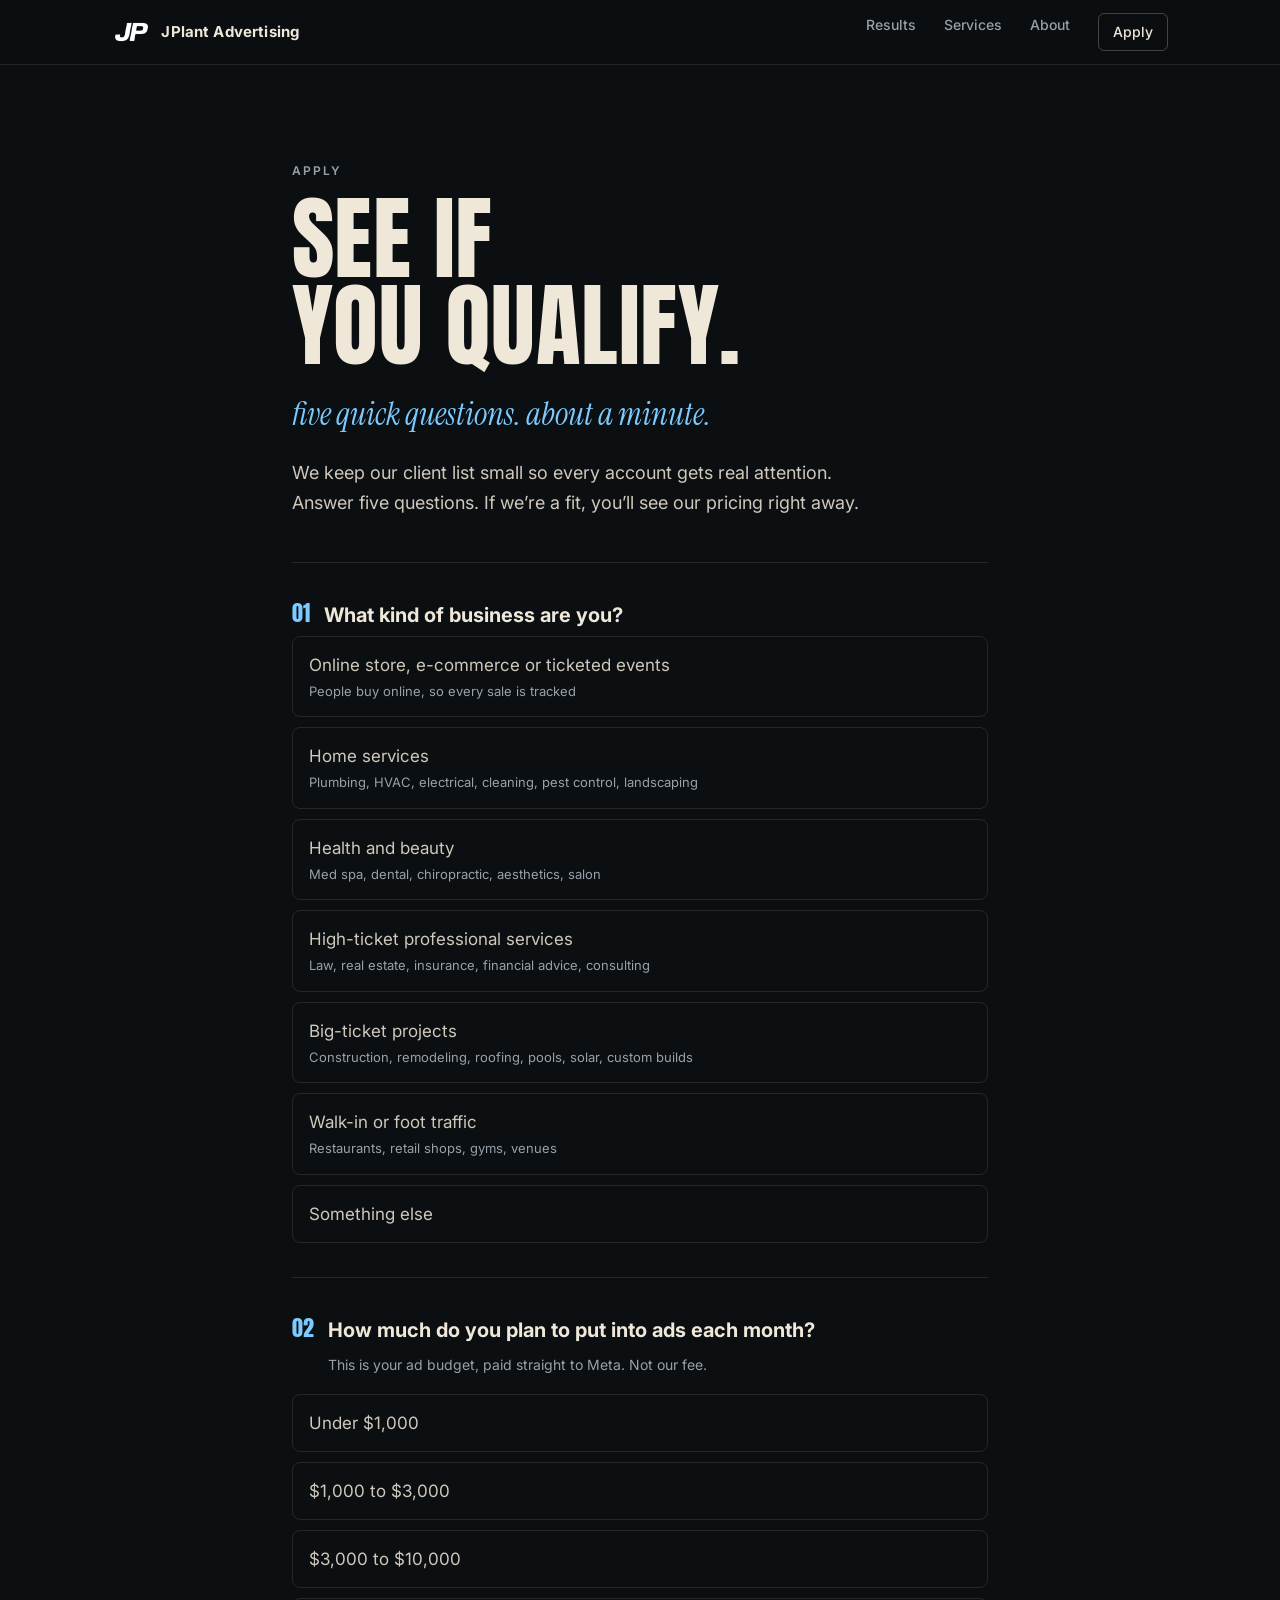
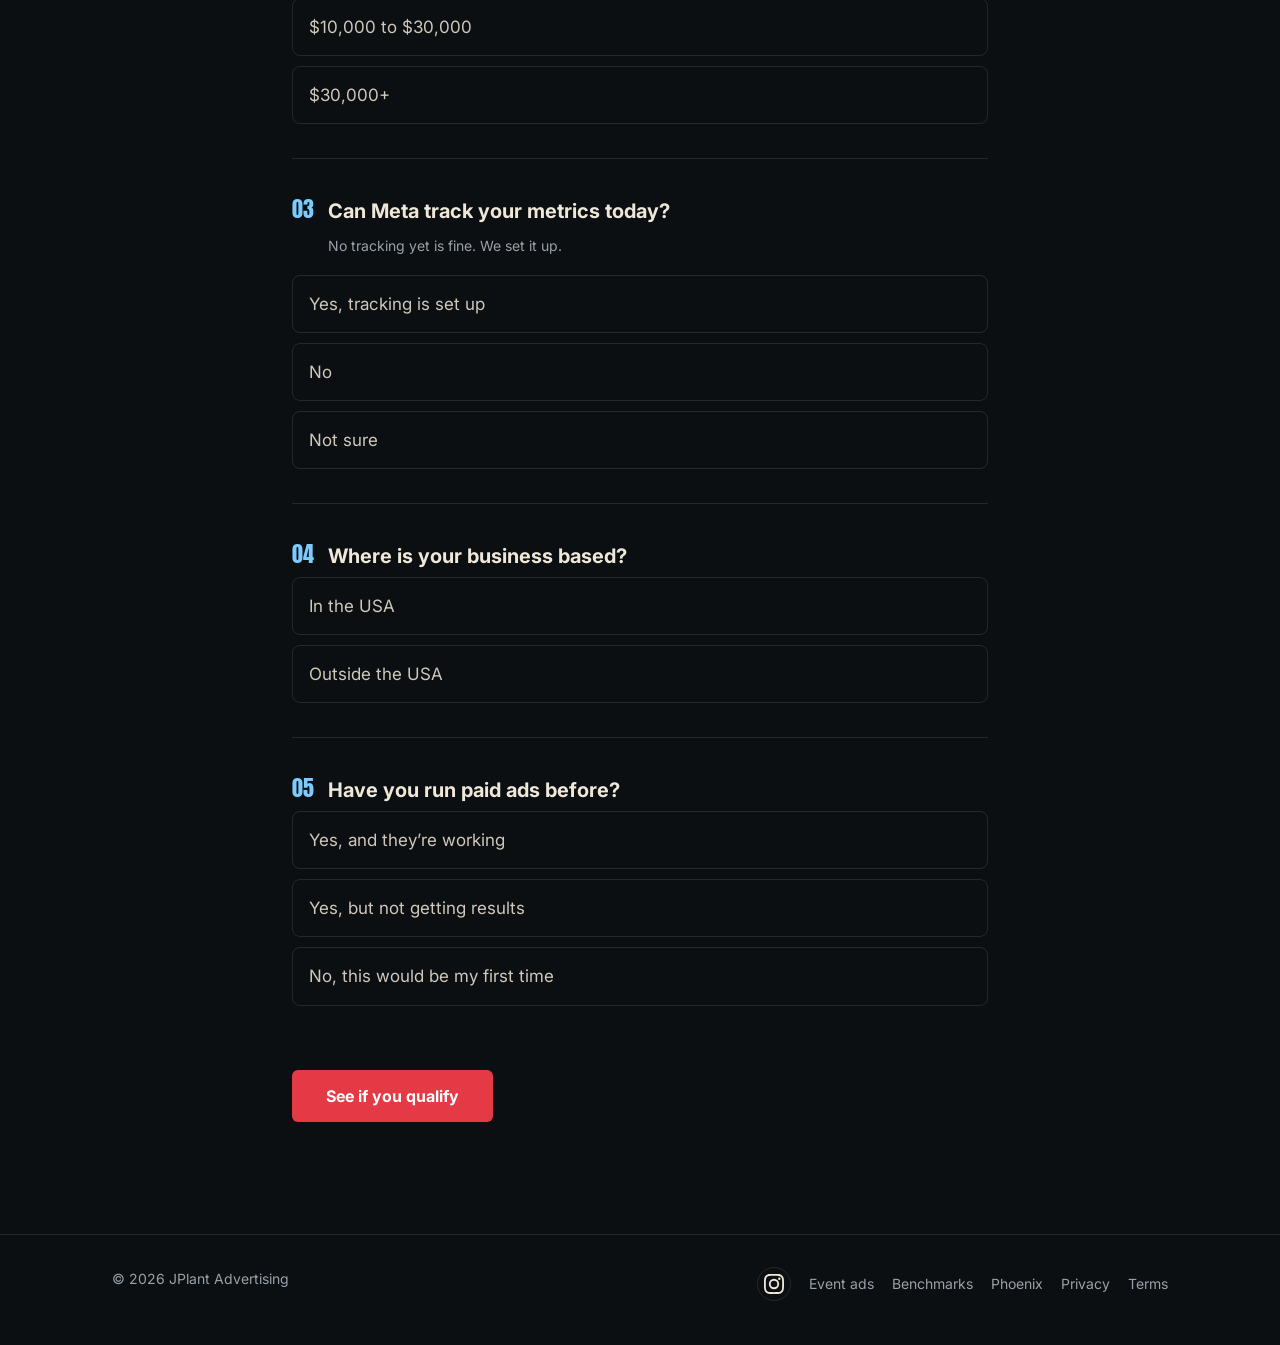
==== commit 4cd83cbd: "SEO: event ad benchmarks (original data), budget calculator, Meta ads for events, Phoenix page, sche" ====
--- a/apply/index.html
+++ b/apply/index.html
@@ -1,4 +1,4 @@
-<!doctype html><html lang="en"><head><meta charset="utf-8"><meta http-equiv="Content-Security-Policy" content="default-src 'self'; script-src 'self'; style-src 'self'; img-src 'self' data:; font-src 'self'; connect-src 'self'; form-action 'self' mailto:; base-uri 'self'; object-src 'none'; upgrade-insecure-requests"><meta name="referrer" content="strict-origin-when-cross-origin"><meta name="facebook-domain-verification" content="vubamt81bxkn15qtvo4wtvx6li7fex" /><link rel="icon" href="/favicon.svg" type="image/svg+xml"><link rel="icon" href="/favicon.ico" sizes="32x32"><link rel="apple-touch-icon" href="/img/icons/apple-touch-icon.png"><meta name="theme-color" content="#0B0F12"><meta name="viewport" content="width=device-width,initial-scale=1"><link rel="preload" href="/fonts/Anton-Regular.ttf" as="font" type="font/ttf" crossorigin><link rel="stylesheet" href="/style.css?v=13"><title>Apply | JPlant Advertising</title><meta name="description" content="Apply to work with JPlant Advertising."><link rel="canonical" href="https://jplantadvertising.com/apply/"><meta property="og:type" content="website"><meta property="og:site_name" content="JPlant Advertising"><meta property="og:title" content="Apply | JPlant Advertising"><meta property="og:description" content="See if you qualify to work with JPlant Advertising. About a minute."><meta property="og:url" content="https://jplantadvertising.com/apply/"><meta property="og:image" content="https://jplantadvertising.com/img/og.png"><meta property="og:image:width" content="1200"><meta property="og:image:height" content="630"><meta name="twitter:card" content="summary_large_image"><meta name="twitter:image" content="https://jplantadvertising.com/img/og.png"></head><body>
+<!doctype html><html lang="en"><head><meta charset="utf-8"><meta http-equiv="Content-Security-Policy" content="default-src 'self'; script-src 'self'; style-src 'self'; img-src 'self' data:; font-src 'self'; connect-src 'self'; form-action 'self' mailto:; base-uri 'self'; object-src 'none'; upgrade-insecure-requests"><meta name="referrer" content="strict-origin-when-cross-origin"><meta name="facebook-domain-verification" content="vubamt81bxkn15qtvo4wtvx6li7fex" /><link rel="icon" href="/favicon.svg" type="image/svg+xml"><link rel="icon" href="/favicon.ico" sizes="32x32"><link rel="apple-touch-icon" href="/img/icons/apple-touch-icon.png"><meta name="theme-color" content="#0B0F12"><meta name="viewport" content="width=device-width,initial-scale=1"><link rel="preload" href="/fonts/Anton-Regular.ttf" as="font" type="font/ttf" crossorigin><link rel="stylesheet" href="/style.css?v=16"><title>Apply | JPlant Advertising</title><meta name="description" content="Apply to work with JPlant Advertising."><link rel="canonical" href="https://jplantadvertising.com/apply/"><meta property="og:type" content="website"><meta property="og:site_name" content="JPlant Advertising"><meta property="og:title" content="Apply | JPlant Advertising"><meta property="og:description" content="See if you qualify to work with JPlant Advertising. About a minute."><meta property="og:url" content="https://jplantadvertising.com/apply/"><meta property="og:image" content="https://jplantadvertising.com/img/og.png"><meta property="og:image:width" content="1200"><meta property="og:image:height" content="630"><meta name="twitter:card" content="summary_large_image"><meta name="twitter:image" content="https://jplantadvertising.com/img/og.png"></head><body>
 <header class="top"><div class="wrap"><a class="brand" href="/"><img src="/img/logos/jplant-advertising.png" alt="JP"><span>JPlant Advertising</span></a><nav><a href="/#results">Results</a><a href="/#services">Services</a><a href="/#about">About</a><a href="/apply/" class="nav-cta">Apply</a></nav></div></header>
 <main class="apply"><div class="wrap narrow">
 <div class="kicker">Apply</div>
@@ -24,8 +24,8 @@
 <form id="apply" novalidate><input type="hidden" name="offer" value="">
 <fieldset><legend><span class="qn">06</span>About you</legend><div class="fields"><label>Your name<input name="name" required autocomplete="name"></label><label>Business name<input name="business" required autocomplete="organization"></label><label>Email<input name="email" type="email" required autocomplete="email"></label><label>Website or Instagram<input name="link" placeholder="optional"></label><label class="wide">What do you sell?<textarea name="sell" rows="3" placeholder="A sentence or two is plenty"></textarea></label></div></fieldset>
 <p class="error" id="err2" hidden>Please fill in your name, business and email.</p><button class="btn big-btn" type="submit">Send application</button><p class="fineprint">Sending opens your email app with your answers filled in. Just hit send.</p></form></div>
-<div id="done" class="done" hidden><h2 class="display">Almost done.</h2><p>Your email app should have opened with your application. Hit send and we&#8217;ll be in touch within two business days.</p><p class="fineprint">Didn&#8217;t open? Email your answers to <a href="mailto:jplantroas@gmail.com">jplantroas@gmail.com</a>.</p></div>
+<div id="done" class="done" hidden><h2 class="display">Almost done.</h2><p>Your email app should have opened with your application. Hit send and we&#8217;ll be in touch within two business days.</p><p>Want to talk sooner? Grab a time on Jonathan&#8217;s calendar.</p><a class="btn" href="/book-a-call/">Book a call</a><p class="fineprint">Didn&#8217;t open? Email your answers to <a href="mailto:jplantroas@gmail.com">jplantroas@gmail.com</a>.</p></div>
 </div></main>
-<footer><div class="wrap"><div>&copy; 2026 JPlant Advertising</div><div class="foot-links"><a class="social" href="https://www.instagram.com/jplant.advertising/" target="_blank" rel="noopener" aria-label="JPlant Advertising on Instagram"><svg viewBox="0 0 24 24" width="20" height="20" aria-hidden="true"><path fill="currentColor" d="M12 2.2c3.2 0 3.6 0 4.8.1 1.2.1 1.8.2 2.2.4.6.2 1 .5 1.4.9.4.4.7.8.9 1.4.2.4.4 1 .4 2.2.1 1.3.1 1.6.1 4.8s0 3.6-.1 4.8c-.1 1.2-.2 1.8-.4 2.2-.2.6-.5 1-.9 1.4-.4.4-.8.7-1.4.9-.4.2-1 .4-2.2.4-1.3.1-1.6.1-4.8.1s-3.6 0-4.8-.1c-1.2-.1-1.8-.2-2.2-.4-.6-.2-1-.5-1.4-.9-.4-.4-.7-.8-.9-1.4-.2-.4-.4-1-.4-2.2-.1-1.3-.1-1.6-.1-4.8s0-3.6.1-4.8c.1-1.2.2-1.8.4-2.2.2-.6.5-1 .9-1.4.4-.4.8-.7 1.4-.9.4-.2 1-.4 2.2-.4 1.3-.1 1.6-.1 4.8-.1M12 0C8.7 0 8.3 0 7.1.1 5.8.1 4.9.3 4.1.6c-.8.3-1.5.7-2.1 1.4C1.3 2.6.9 3.3.6 4.1.3 4.9.1 5.8.1 7.1 0 8.3 0 8.7 0 12s0 3.7.1 4.9c.1 1.3.3 2.2.6 2.9.3.8.7 1.5 1.4 2.1.7.7 1.3 1.1 2.1 1.4.8.3 1.7.5 2.9.6 1.3.1 1.7.1 4.9.1s3.7 0 4.9-.1c1.3-.1 2.2-.3 2.9-.6.8-.3 1.5-.7 2.1-1.4.7-.7 1.1-1.3 1.4-2.1.3-.8.5-1.7.6-2.9.1-1.3.1-1.7.1-4.9s0-3.7-.1-4.9c-.1-1.3-.3-2.2-.6-2.9-.3-.8-.7-1.5-1.4-2.1C21.4 1.3 20.7.9 19.9.6 19.1.3 18.2.1 16.9.1 15.7 0 15.3 0 12 0zm0 5.8a6.2 6.2 0 1 0 0 12.4 6.2 6.2 0 0 0 0-12.4zM12 16a4 4 0 1 1 0-8 4 4 0 0 1 0 8zm6.4-11.8a1.4 1.4 0 1 0 0 2.9 1.4 1.4 0 0 0 0-2.9z"/></svg></a><a href="/privacy/">Privacy</a><a href="/terms/">Terms</a></div></div></footer>
+<footer><div class="wrap"><div>&copy; 2026 JPlant Advertising</div><div class="foot-links"><a class="social" href="https://www.instagram.com/jplant.advertising/" target="_blank" rel="noopener" aria-label="JPlant Advertising on Instagram"><svg viewBox="0 0 24 24" width="20" height="20" aria-hidden="true"><path fill="currentColor" d="M12 2.2c3.2 0 3.6 0 4.8.1 1.2.1 1.8.2 2.2.4.6.2 1 .5 1.4.9.4.4.7.8.9 1.4.2.4.4 1 .4 2.2.1 1.3.1 1.6.1 4.8s0 3.6-.1 4.8c-.1 1.2-.2 1.8-.4 2.2-.2.6-.5 1-.9 1.4-.4.4-.8.7-1.4.9-.4.2-1 .4-2.2.4-1.3.1-1.6.1-4.8.1s-3.6 0-4.8-.1c-1.2-.1-1.8-.2-2.2-.4-.6-.2-1-.5-1.4-.9-.4-.4-.7-.8-.9-1.4-.2-.4-.4-1-.4-2.2-.1-1.3-.1-1.6-.1-4.8s0-3.6.1-4.8c.1-1.2.2-1.8.4-2.2.2-.6.5-1 .9-1.4.4-.4.8-.7 1.4-.9.4-.2 1-.4 2.2-.4 1.3-.1 1.6-.1 4.8-.1M12 0C8.7 0 8.3 0 7.1.1 5.8.1 4.9.3 4.1.6c-.8.3-1.5.7-2.1 1.4C1.3 2.6.9 3.3.6 4.1.3 4.9.1 5.8.1 7.1 0 8.3 0 8.7 0 12s0 3.7.1 4.9c.1 1.3.3 2.2.6 2.9.3.8.7 1.5 1.4 2.1.7.7 1.3 1.1 2.1 1.4.8.3 1.7.5 2.9.6 1.3.1 1.7.1 4.9.1s3.7 0 4.9-.1c1.3-.1 2.2-.3 2.9-.6.8-.3 1.5-.7 2.1-1.4.7-.7 1.1-1.3 1.4-2.1.3-.8.5-1.7.6-2.9.1-1.3.1-1.7.1-4.9s0-3.7-.1-4.9c-.1-1.3-.3-2.2-.6-2.9-.3-.8-.7-1.5-1.4-2.1C21.4 1.3 20.7.9 19.9.6 19.1.3 18.2.1 16.9.1 15.7 0 15.3 0 12 0zm0 5.8a6.2 6.2 0 1 0 0 12.4 6.2 6.2 0 0 0 0-12.4zM12 16a4 4 0 1 1 0-8 4 4 0 0 1 0 8zm6.4-11.8a1.4 1.4 0 1 0 0 2.9 1.4 1.4 0 0 0 0-2.9z"/></svg></a><a href="/meta-ads-for-events/">Event ads</a><a href="/event-ad-benchmarks/">Benchmarks</a><a href="/phoenix-meta-ads-agency/">Phoenix</a><a href="/privacy/">Privacy</a><a href="/terms/">Terms</a></div></div></footer>
 <script src="/js/apply.js" defer></script>
 </body></html>
--- a/style.css
+++ b/style.css
@@ -226,3 +226,29 @@
 @media (max-width:600px){.offer{padding:18px 16px 6px}.offer h3{font-size:26px}.offer .price{font-size:20px}}
 .opt span small{display:block;font-size:13px;color:var(--muted);margin-top:2px}
 .offer[hidden]{display:none}
+.upd{display:block;margin-top:4px;font-size:9px;letter-spacing:.08em;text-transform:uppercase;color:var(--muted);opacity:.7}
+.book{padding:clamp(56px,8vw,88px) 0}
+.book h1{font-size:clamp(48px,7vw,80px);margin:0 0 10px}
+.book-frame{background:#fff;border-radius:10px;overflow:hidden;max-width:1000px;margin:8px auto 0}
+.book-frame iframe{display:block;width:100%;height:760px;border:0}
+@media (max-width:700px){.book-frame iframe{height:1150px}}
+/* seo pages */
+.seo .lede{font-size:19px;color:var(--soft);max-width:760px}
+.seo ul{padding-left:20px}.seo li{margin:6px 0}
+.seo a{color:var(--bone)}
+.seo .ctas{margin-top:36px;display:flex;gap:12px;flex-wrap:wrap}
+.stat-row{display:grid;grid-template-columns:repeat(auto-fit,minmax(160px,1fr));gap:var(--gap);margin:28px 0}
+.stat-row>div{border:1px solid var(--line);border-radius:12px;padding:18px}
+.stat-row b{display:block;font-family:Anton,Impact,sans-serif;font-weight:400;font-size:clamp(30px,5vw,42px);color:var(--green);line-height:1.05}
+.stat-row span{font-size:13px;color:var(--muted);text-transform:uppercase;letter-spacing:.08em}
+.tbl{overflow-x:auto;margin:12px 0 8px}
+.tbl table{width:100%;border-collapse:collapse;font-size:15px;font-variant-numeric:tabular-nums;min-width:520px}
+.tbl th{text-align:left;font-size:12px;letter-spacing:.1em;text-transform:uppercase;color:var(--muted);font-weight:600;padding:8px 6px;border-bottom:1px solid var(--line)}
+.tbl td{padding:10px 6px;border-bottom:1px solid var(--line);color:var(--bone);vertical-align:top}
+.tbl td small{color:var(--muted);font-size:13px}
+.calc{display:grid;grid-template-columns:repeat(auto-fit,minmax(200px,1fr));gap:var(--gap);margin:28px 0 0}
+.calc label{display:flex;flex-direction:column;gap:8px;font-size:14px;color:var(--soft)}
+.calc input{font:inherit;font-size:20px;padding:12px 14px;border-radius:10px;border:1px solid var(--line);background:var(--navy);color:var(--bone)}
+.calc input:focus{outline:2px solid var(--green);outline-offset:1px}
+.seo-links{display:flex;gap:18px;flex-wrap:wrap;justify-content:center;margin:28px 0 0;font-size:15px}
+.seo-links a{color:var(--soft)}
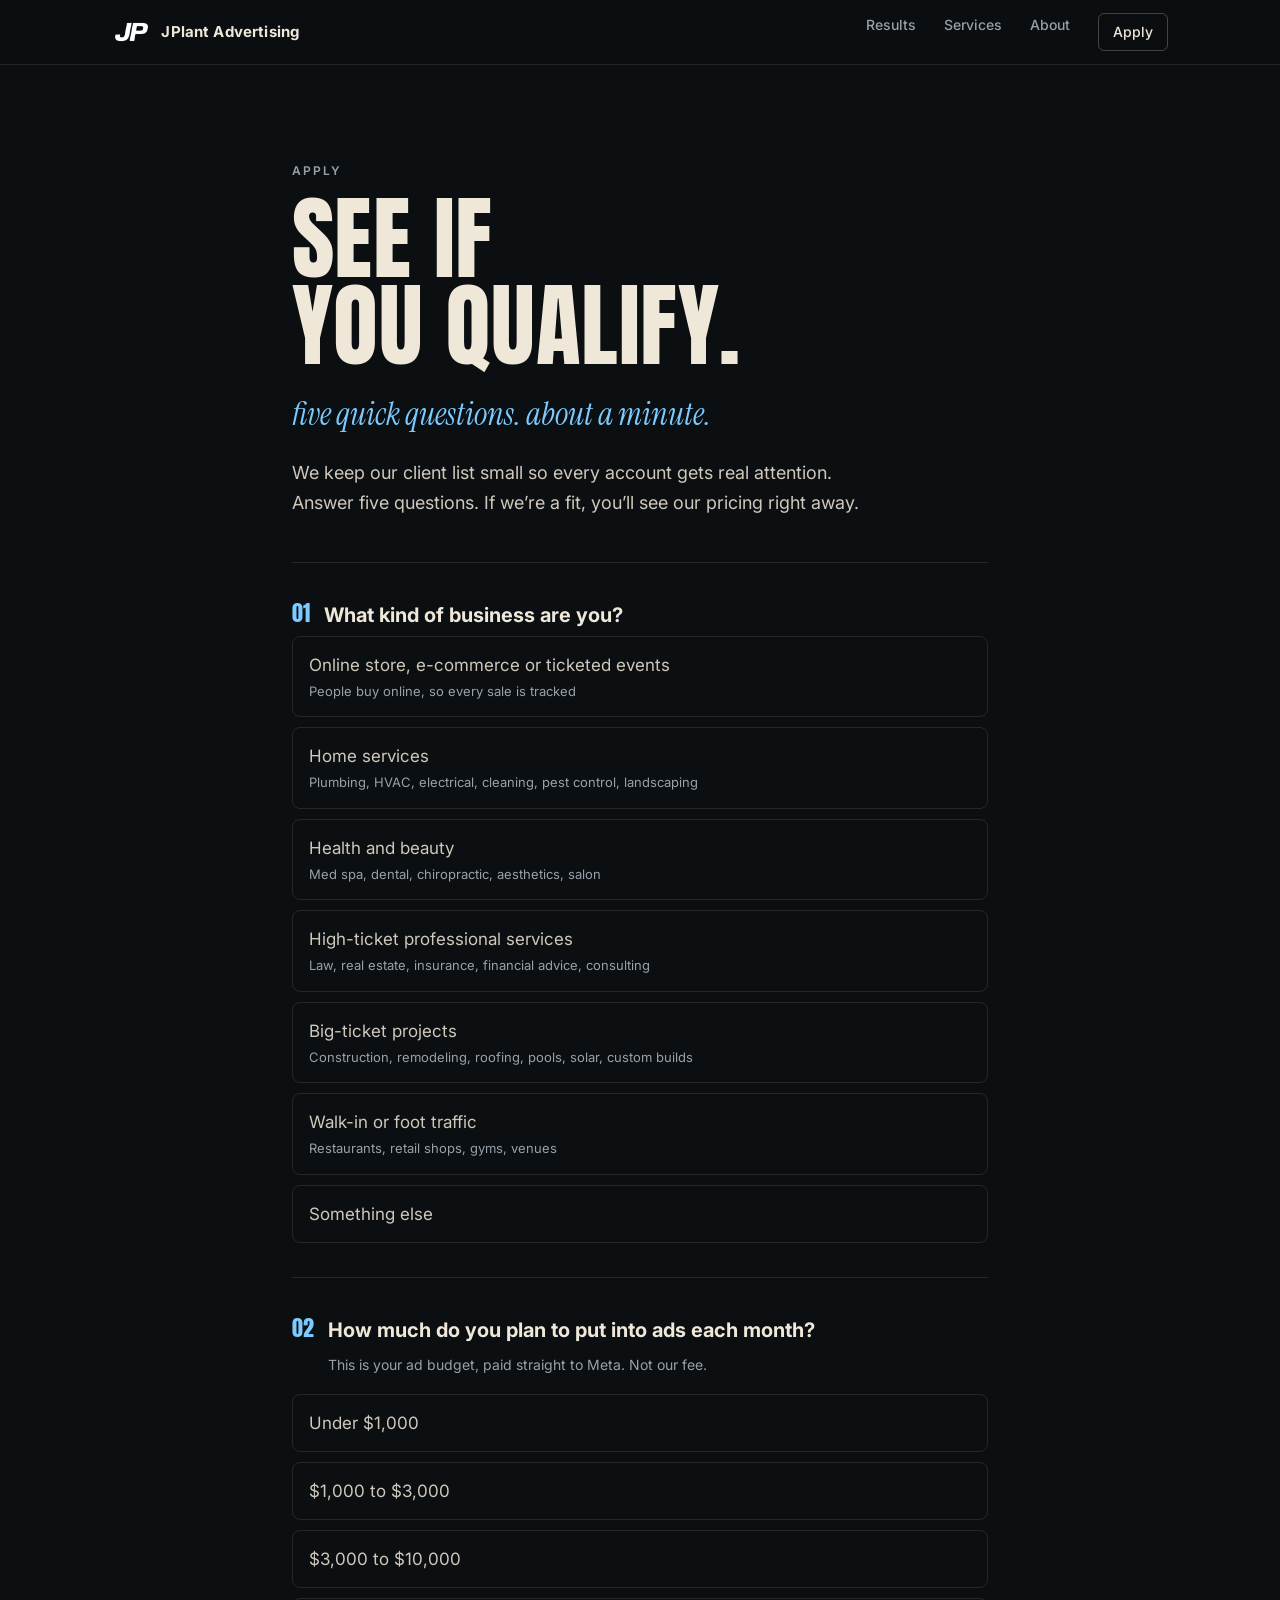
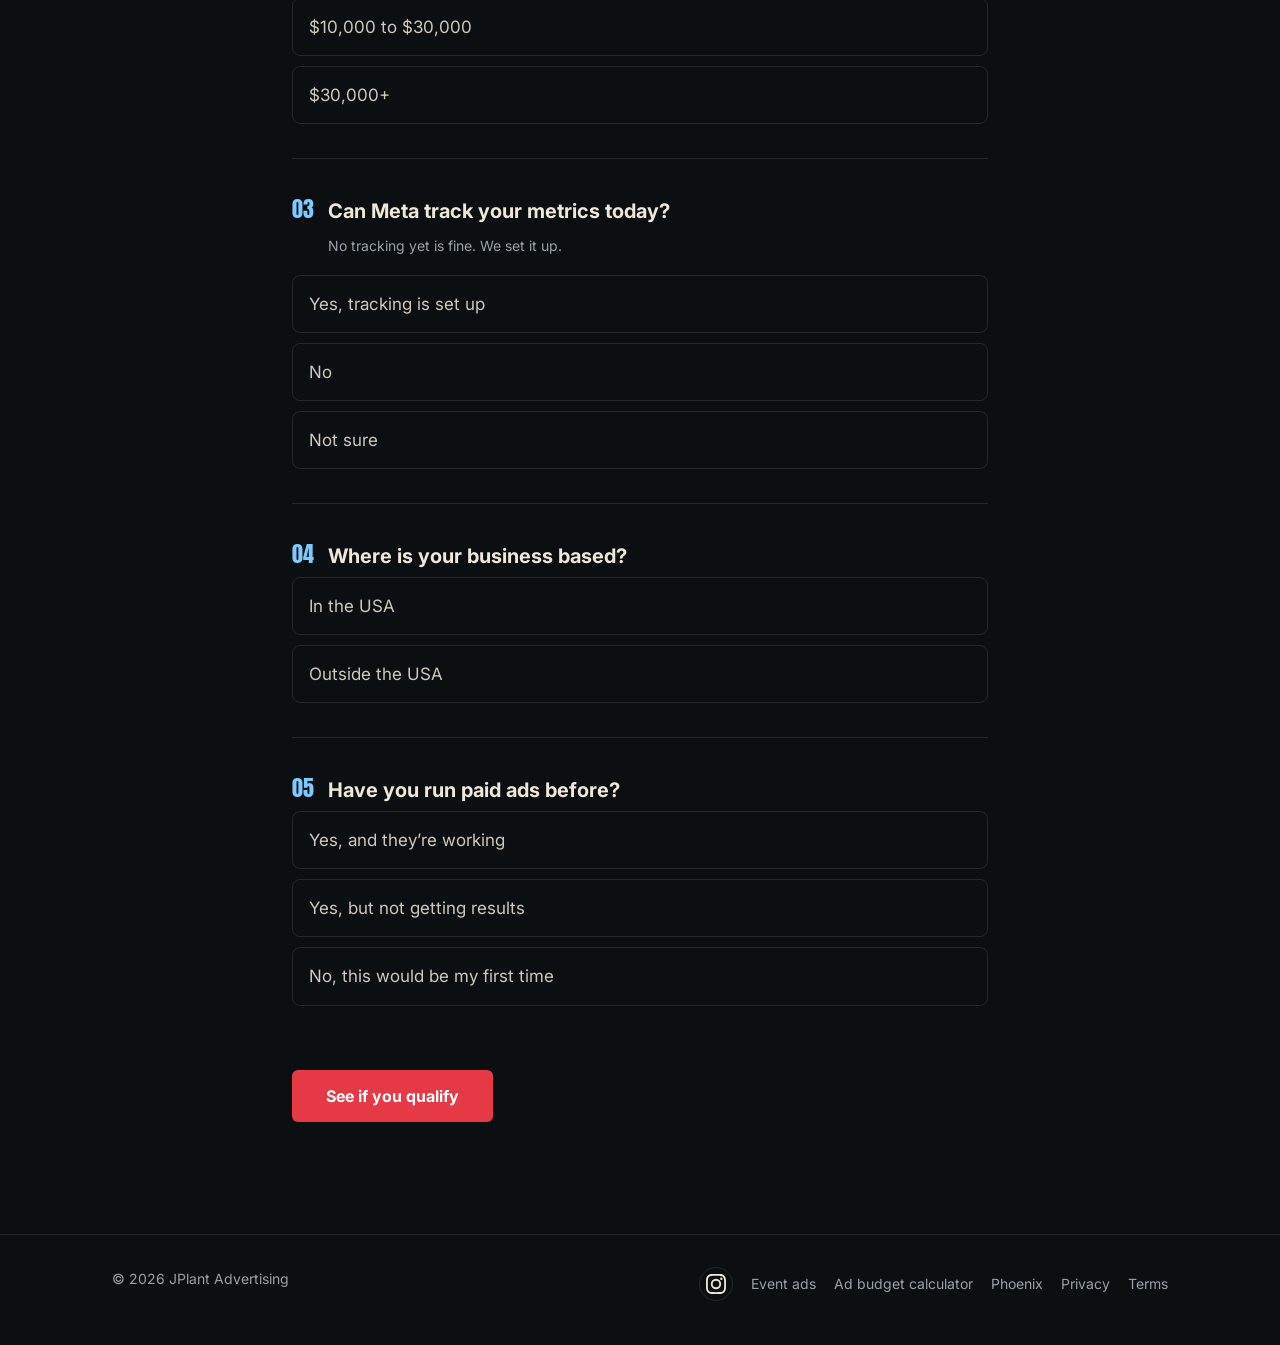
==== commit 67e27258: "Real ad account data on Meta ads for events; ad budget calculator for any purchase; remove website-m" ====
--- a/apply/index.html
+++ b/apply/index.html
@@ -26,6 +26,6 @@
 <p class="error" id="err2" hidden>Please fill in your name, business and email.</p><button class="btn big-btn" type="submit">Send application</button><p class="fineprint">Sending opens your email app with your answers filled in. Just hit send.</p></form></div>
 <div id="done" class="done" hidden><h2 class="display">Almost done.</h2><p>Your email app should have opened with your application. Hit send and we&#8217;ll be in touch within two business days.</p><p>Want to talk sooner? Grab a time on Jonathan&#8217;s calendar.</p><a class="btn" href="/book-a-call/">Book a call</a><p class="fineprint">Didn&#8217;t open? Email your answers to <a href="mailto:jplantroas@gmail.com">jplantroas@gmail.com</a>.</p></div>
 </div></main>
-<footer><div class="wrap"><div>&copy; 2026 JPlant Advertising</div><div class="foot-links"><a class="social" href="https://www.instagram.com/jplant.advertising/" target="_blank" rel="noopener" aria-label="JPlant Advertising on Instagram"><svg viewBox="0 0 24 24" width="20" height="20" aria-hidden="true"><path fill="currentColor" d="M12 2.2c3.2 0 3.6 0 4.8.1 1.2.1 1.8.2 2.2.4.6.2 1 .5 1.4.9.4.4.7.8.9 1.4.2.4.4 1 .4 2.2.1 1.3.1 1.6.1 4.8s0 3.6-.1 4.8c-.1 1.2-.2 1.8-.4 2.2-.2.6-.5 1-.9 1.4-.4.4-.8.7-1.4.9-.4.2-1 .4-2.2.4-1.3.1-1.6.1-4.8.1s-3.6 0-4.8-.1c-1.2-.1-1.8-.2-2.2-.4-.6-.2-1-.5-1.4-.9-.4-.4-.7-.8-.9-1.4-.2-.4-.4-1-.4-2.2-.1-1.3-.1-1.6-.1-4.8s0-3.6.1-4.8c.1-1.2.2-1.8.4-2.2.2-.6.5-1 .9-1.4.4-.4.8-.7 1.4-.9.4-.2 1-.4 2.2-.4 1.3-.1 1.6-.1 4.8-.1M12 0C8.7 0 8.3 0 7.1.1 5.8.1 4.9.3 4.1.6c-.8.3-1.5.7-2.1 1.4C1.3 2.6.9 3.3.6 4.1.3 4.9.1 5.8.1 7.1 0 8.3 0 8.7 0 12s0 3.7.1 4.9c.1 1.3.3 2.2.6 2.9.3.8.7 1.5 1.4 2.1.7.7 1.3 1.1 2.1 1.4.8.3 1.7.5 2.9.6 1.3.1 1.7.1 4.9.1s3.7 0 4.9-.1c1.3-.1 2.2-.3 2.9-.6.8-.3 1.5-.7 2.1-1.4.7-.7 1.1-1.3 1.4-2.1.3-.8.5-1.7.6-2.9.1-1.3.1-1.7.1-4.9s0-3.7-.1-4.9c-.1-1.3-.3-2.2-.6-2.9-.3-.8-.7-1.5-1.4-2.1C21.4 1.3 20.7.9 19.9.6 19.1.3 18.2.1 16.9.1 15.7 0 15.3 0 12 0zm0 5.8a6.2 6.2 0 1 0 0 12.4 6.2 6.2 0 0 0 0-12.4zM12 16a4 4 0 1 1 0-8 4 4 0 0 1 0 8zm6.4-11.8a1.4 1.4 0 1 0 0 2.9 1.4 1.4 0 0 0 0-2.9z"/></svg></a><a href="/meta-ads-for-events/">Event ads</a><a href="/event-ad-benchmarks/">Benchmarks</a><a href="/phoenix-meta-ads-agency/">Phoenix</a><a href="/privacy/">Privacy</a><a href="/terms/">Terms</a></div></div></footer>
+<footer><div class="wrap"><div>&copy; 2026 JPlant Advertising</div><div class="foot-links"><a class="social" href="https://www.instagram.com/jplant.advertising/" target="_blank" rel="noopener" aria-label="JPlant Advertising on Instagram"><svg viewBox="0 0 24 24" width="20" height="20" aria-hidden="true"><path fill="currentColor" d="M12 2.2c3.2 0 3.6 0 4.8.1 1.2.1 1.8.2 2.2.4.6.2 1 .5 1.4.9.4.4.7.8.9 1.4.2.4.4 1 .4 2.2.1 1.3.1 1.6.1 4.8s0 3.6-.1 4.8c-.1 1.2-.2 1.8-.4 2.2-.2.6-.5 1-.9 1.4-.4.4-.8.7-1.4.9-.4.2-1 .4-2.2.4-1.3.1-1.6.1-4.8.1s-3.6 0-4.8-.1c-1.2-.1-1.8-.2-2.2-.4-.6-.2-1-.5-1.4-.9-.4-.4-.7-.8-.9-1.4-.2-.4-.4-1-.4-2.2-.1-1.3-.1-1.6-.1-4.8s0-3.6.1-4.8c.1-1.2.2-1.8.4-2.2.2-.6.5-1 .9-1.4.4-.4.8-.7 1.4-.9.4-.2 1-.4 2.2-.4 1.3-.1 1.6-.1 4.8-.1M12 0C8.7 0 8.3 0 7.1.1 5.8.1 4.9.3 4.1.6c-.8.3-1.5.7-2.1 1.4C1.3 2.6.9 3.3.6 4.1.3 4.9.1 5.8.1 7.1 0 8.3 0 8.7 0 12s0 3.7.1 4.9c.1 1.3.3 2.2.6 2.9.3.8.7 1.5 1.4 2.1.7.7 1.3 1.1 2.1 1.4.8.3 1.7.5 2.9.6 1.3.1 1.7.1 4.9.1s3.7 0 4.9-.1c1.3-.1 2.2-.3 2.9-.6.8-.3 1.5-.7 2.1-1.4.7-.7 1.1-1.3 1.4-2.1.3-.8.5-1.7.6-2.9.1-1.3.1-1.7.1-4.9s0-3.7-.1-4.9c-.1-1.3-.3-2.2-.6-2.9-.3-.8-.7-1.5-1.4-2.1C21.4 1.3 20.7.9 19.9.6 19.1.3 18.2.1 16.9.1 15.7 0 15.3 0 12 0zm0 5.8a6.2 6.2 0 1 0 0 12.4 6.2 6.2 0 0 0 0-12.4zM12 16a4 4 0 1 1 0-8 4 4 0 0 1 0 8zm6.4-11.8a1.4 1.4 0 1 0 0 2.9 1.4 1.4 0 0 0 0-2.9z"/></svg></a><a href="/meta-ads-for-events/">Event ads</a><a href="/tools/ad-budget-calculator/">Ad budget calculator</a><a href="/phoenix-meta-ads-agency/">Phoenix</a><a href="/privacy/">Privacy</a><a href="/terms/">Terms</a></div></div></footer>
 <script src="/js/apply.js" defer></script>
 </body></html>
